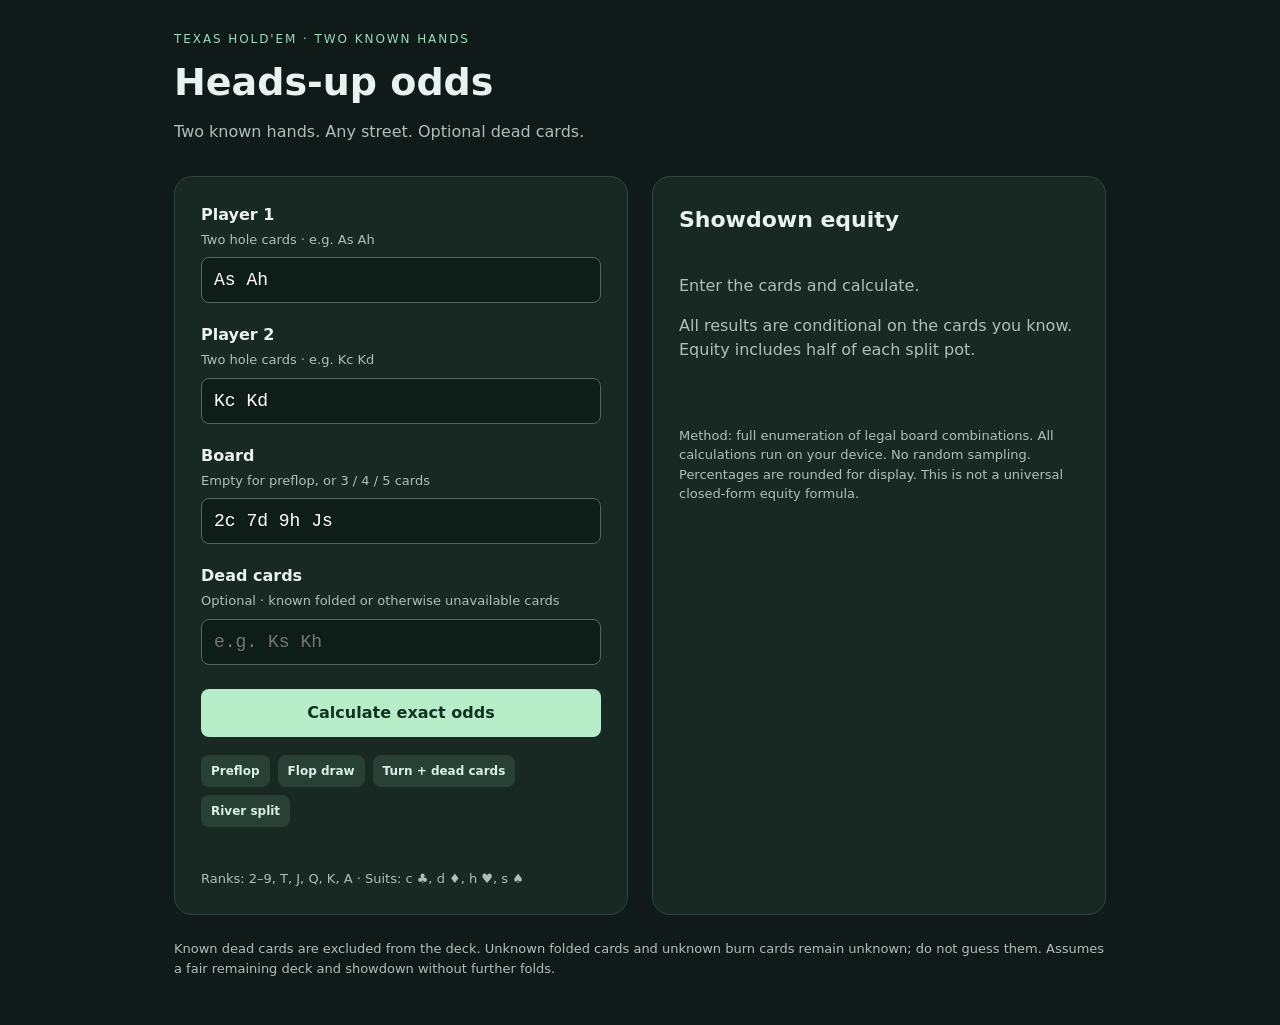
==== web/index.html @ a006b881 "Add hosted browser-only app with exact Web Worker calculation and CI coverage" ====
<!doctype html>
<html lang="en">
<head>
<meta charset="utf-8"><meta name="viewport" content="width=device-width,initial-scale=1">
<title>Heads-up Exact · Poker Odds Calculator</title>
<meta name="description" content="Exact heads-up Texas Hold’em odds. Enter two known hands, a board, and optional dead cards. All calculations run on your device.">
<style>
:root{color-scheme:dark;font:16px/1.5 system-ui,sans-serif;color:#e9f2ef;background:#101b19}
*{box-sizing:border-box}body{margin:0}main{max-width:980px;margin:auto;padding:30px 24px}
.eyebrow{color:#9dd9bb;letter-spacing:.16em;font-size:12px;text-transform:uppercase}
h1{font-size:clamp(28px,4vw,38px);line-height:1.1;margin:14px 0}p{color:#aebfb8}h2{font-size:22px;margin:0 0 14px}
.layout{display:grid;grid-template-columns:1fr 1fr;gap:24px;margin-top:32px}.panel{min-width:0;background:#182924;border:1px solid #31453d;border-radius:18px;padding:26px}
label{display:block;font-weight:600;margin-top:20px}label:first-child{margin-top:0}.hint{display:block;color:#aebfb8;font-size:13px;font-weight:400;margin:3px 0 8px}
input{width:100%;padding:12px;font:18px ui-monospace,monospace;background:#0f1d18;border:1px solid #50675a;border-radius:8px;color:#fff}
input:focus{outline:2px solid #abebc0;outline-offset:2px}button{cursor:pointer;font:inherit;border-radius:8px;padding:12px 16px;border:0;background:#b7edc8;color:#123222;font-weight:650}button:focus-visible{outline:2px solid white;outline-offset:3px}
button:disabled{opacity:.6;cursor:wait}#submit{width:100%;margin-top:24px}.examples{display:flex;flex-wrap:wrap;gap:8px;margin-top:18px}.examples button{font-size:12px;padding:7px 10px;background:#284036;color:#daefe1}
#status{min-height:24px;color:#bdddc7;font-size:14px;margin-top:18px}#status.error{color:#ffb2a3}.equities{display:flex;justify-content:space-between;gap:12px}.big{font-size:clamp(26px,3.2vw,36px);font-weight:700;letter-spacing:-.04em;color:#c4f6d5}.muted{font-size:13px;color:#aebfb8}.bar{display:flex;height:10px;border-radius:9px;overflow:hidden;background:#31453d;margin:22px 0}.bar div:first-child{background:#b7edc8}.bar div:last-child{background:#568fba}
table{width:100%;border-collapse:collapse;font-size:14px}td,th{text-align:left;padding:10px 0;border-bottom:1px solid #31453d}td:last-child,th:last-child{text-align:right}code{overflow-wrap:anywhere;color:#d8ecd9;font-size:13px}details{margin-top:24px}summary{cursor:pointer;color:#bdddc7}pre{white-space:pre-wrap;overflow-wrap:anywhere;font-size:12px;color:#c4d8cb}.note{font-size:13px;margin-top:24px}a{color:#c4f6d5}.placeholder{padding:24px 0;color:#aebfb8}[hidden]{display:none!important}
@media(max-width:720px){.layout{grid-template-columns:1fr}main{padding:30px 16px}.panel{padding:22px}}
</style>
</head>
<body><main>
<div class="eyebrow">Texas Hold'em · Two known hands</div>
<h1>Heads-up odds</h1>
<p>Two known hands. Any street. Optional dead cards.</p>
<div class="layout">
<section class="panel"><form id="form">
<label for="hand1">Player 1<span class="hint">Two hole cards · e.g. As Ah</span></label><input id="hand1" name="hand1" value="As Ah" required autocomplete="off" spellcheck="false">
<label for="hand2">Player 2<span class="hint">Two hole cards · e.g. Kc Kd</span></label><input id="hand2" name="hand2" value="Kc Kd" required autocomplete="off" spellcheck="false">
<label for="board">Board<span class="hint">Empty for preflop, or 3 / 4 / 5 cards</span></label><input id="board" name="board" value="2c 7d 9h Js" autocomplete="off" spellcheck="false">
<label for="dead">Dead cards <span class="hint">Optional · known folded or otherwise unavailable cards</span></label><input id="dead" name="dead" placeholder="e.g. Ks Kh" autocomplete="off" spellcheck="false">
<button id="submit" type="submit">Calculate exact odds</button><button id="cancel" type="button" hidden style="width:100%;margin-top:10px;background:#31453d;color:white">Cancel calculation</button>
</form><div class="examples" aria-label="Load examples"><button type="button" data-example="0">Preflop</button><button type="button" data-example="1">Flop draw</button><button type="button" data-example="2">Turn + dead cards</button><button type="button" data-example="3">River split</button></div>
<div id="status" role="status" aria-live="polite"></div>
<div class="muted">Ranks: 2–9, T, J, Q, K, A · Suits: c ♣, d ♦, h ♥, s ♠</div>
</section>
<section class="panel" aria-label="Results"><h2>Showdown equity</h2>
<div id="placeholder" class="placeholder">Enter the cards and calculate.<p>All results are conditional on the cards you know. Equity includes half of each split pot.</p></div>
<div id="results" hidden>
<div class="equities"><div><div class="muted">PLAYER 1</div><div id="eq1" class="big"></div></div><div><div class="muted">PLAYER 2</div><div id="eq2" class="big"></div></div></div>
<div class="bar" aria-hidden="true"><div id="bar1"></div><div id="bar2"></div></div>
<table><thead><tr><th>Outcome</th><th>Boards</th><th>Probability</th></tr></thead><tbody id="outcomes"></tbody></table>
<p class="muted" id="space"></p>
<p class="muted">Player 1 exact equity<br><code id="fraction"></code></p>
<details><summary>Exact counts & fractions</summary><pre id="raw"></pre></details>
</div>
<p class="note">Method: full enumeration of legal board combinations. All calculations run on your device. No random sampling. Percentages are rounded for display. This is not a universal closed-form equity formula.</p>
</section></div>
<p class="note">Known dead cards are excluded from the deck. Unknown folded cards and unknown burn cards remain unknown; do not guess them. Assumes a fair remaining deck and showdown without further folds.</p>
</main>
<script>
const $=id=>document.getElementById(id), fields=['hand1','hand2','board','dead'];
const examples=[['As Ah','Kc Kd','',''],['As Qs','9c 9d','Js Ts 9h','Ks 2h'],['As Ah','Kc Kd','2c 7d 9h Js','Ks Kh'],['2s 3s','4c 5d','As Ks Qs Js Ts','']];
function clearResults(){$('results').hidden=true;$('placeholder').hidden=false;}
document.querySelectorAll('[data-example]').forEach(b=>b.onclick=()=>{examples[+b.dataset.example].forEach((v,i)=>$(fields[i]).value=v);clearResults();$('status').textContent='Example loaded. Calculate to see the result.';});
fields.forEach(id=>$(id).addEventListener('input',()=>{clearResults();$('status').textContent='';}));
let worker=null, cancelJob=null;
$('cancel').onclick=()=>{if(worker)worker.terminate();if(cancelJob)cancelJob(new Error('Calculation cancelled.'));};
const pct=(x,digits=6)=>(100*x).toFixed(digits)+'%';
$('form').onsubmit=async e=>{
 e.preventDefault();clearResults();$('status').className='';
 const data=Object.fromEntries(fields.map(id=>[id,$(id).value]));
 $('status').textContent=data.board.trim()?'Counting every legal board…':'Counting all preflop boards. This may take tens of seconds…';
 const controls=document.querySelectorAll('input,button:not(#cancel)');controls.forEach(b=>b.disabled=true);$('cancel').hidden=false;
 try{
  const r=await new Promise((resolve,reject)=>{
   cancelJob=reject;worker=new Worker('./worker.mjs',{type:'module'});
   worker.onmessage=({data:message})=>{
    if(message.progress){const {done,total}=message.progress;$('status').textContent='Counting boards: '+done.toLocaleString()+' / '+total.toLocaleString()+' ('+(100*done/total).toFixed(1)+'%)';}
    else if(message.error)reject(new Error(message.error));else resolve(message.result);
   };
   worker.onerror=()=>reject(new Error('Could not start the calculator. Refresh and try again.'));
   worker.postMessage(data);
  });
  $('eq1').textContent=pct(r.equity.decimal,2);$('eq2').textContent=pct(r.opponent_equity.decimal,2);
  $('bar1').style.width=(100*r.equity.decimal)+'%';$('bar2').style.width=(100*r.opponent_equity.decimal)+'%';
  $('outcomes').replaceChildren();
  for(const [label,count,p] of [['Player 1 wins',r.wins,r.win_probability],['Player 2 wins',r.losses,r.loss_probability],['Tie',r.ties,r.tie_probability]]){
   const tr=document.createElement('tr');for(const v of [label,count.toLocaleString(),pct(p.decimal)]){const td=document.createElement('td');td.textContent=v;tr.append(td);}$('outcomes').append(tr);
  }
  $('space').textContent=r.sample_space+' = '+r.total.toLocaleString()+' legal boards';
  $('fraction').textContent=r.equity.fraction;$('raw').textContent=JSON.stringify(r,null,2);
  $('placeholder').hidden=true;$('results').hidden=false;$('status').textContent='Complete. All legal boards counted.';
 }catch(error){$('status').className='error';$('status').textContent=error.message;}
 finally{if(worker)worker.terminate();worker=null;cancelJob=null;$('cancel').hidden=true;controls.forEach(b=>b.disabled=false);}
};
</script></body></html>
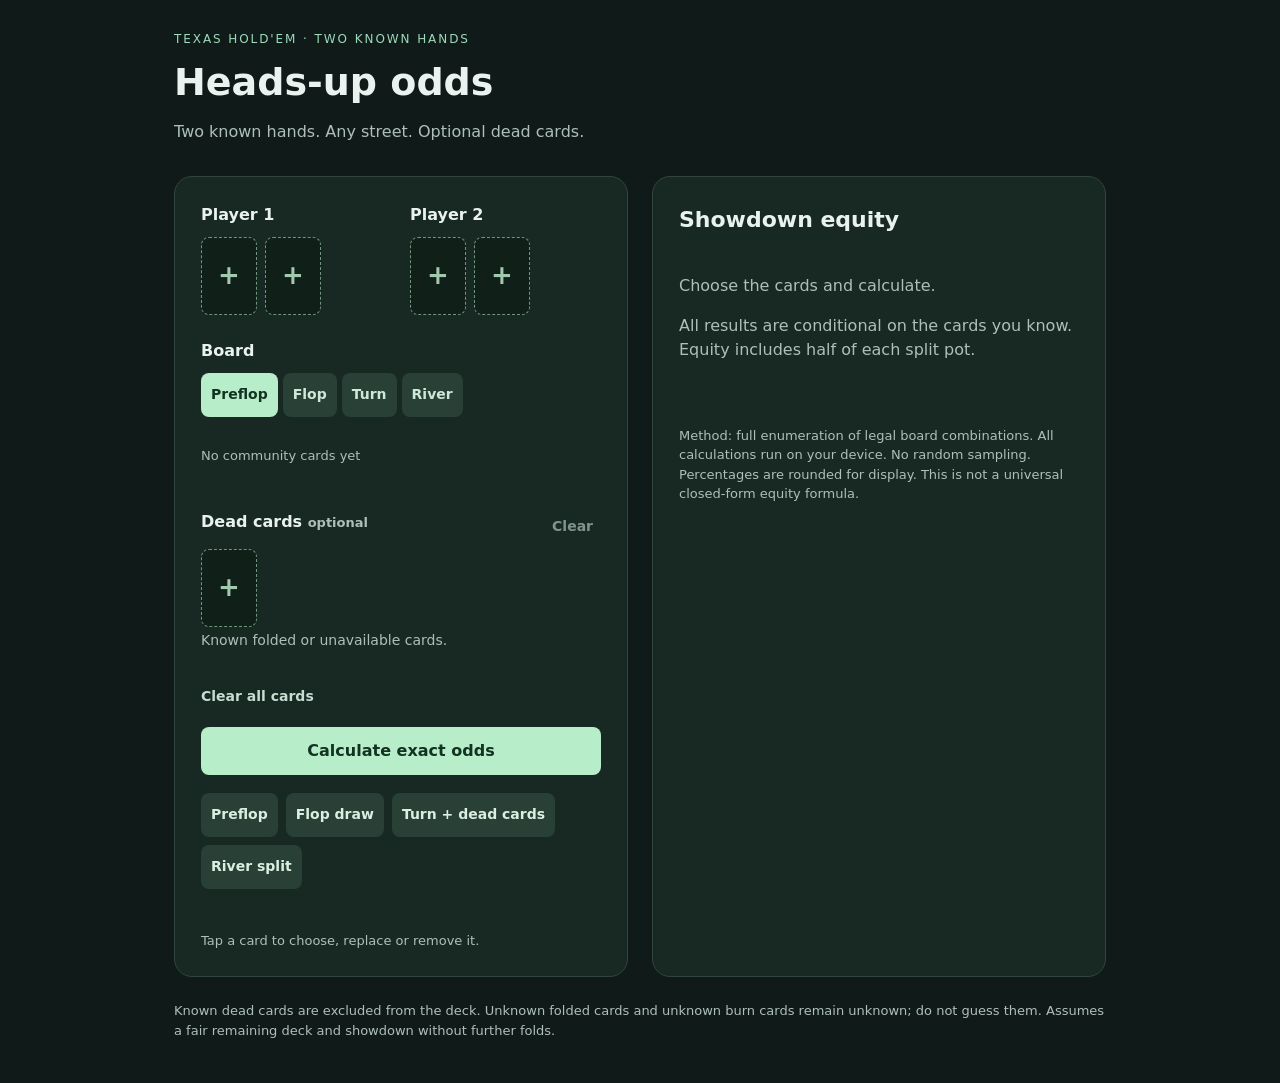
==== commit f827ed60: "Replace text inputs with visual card picker for both browser interfaces" ====
--- a/web/index.html
+++ b/web/index.html
@@ -17,6 +17,11 @@
 #status{min-height:24px;color:#bdddc7;font-size:14px;margin-top:18px}#status.error{color:#ffb2a3}.equities{display:flex;justify-content:space-between;gap:12px}.big{font-size:clamp(26px,3.2vw,36px);font-weight:700;letter-spacing:-.04em;color:#c4f6d5}.muted{font-size:13px;color:#aebfb8}.bar{display:flex;height:10px;border-radius:9px;overflow:hidden;background:#31453d;margin:22px 0}.bar div:first-child{background:#b7edc8}.bar div:last-child{background:#568fba}
 table{width:100%;border-collapse:collapse;font-size:14px}td,th{text-align:left;padding:10px 0;border-bottom:1px solid #31453d}td:last-child,th:last-child{text-align:right}code{overflow-wrap:anywhere;color:#d8ecd9;font-size:13px}details{margin-top:24px}summary{cursor:pointer;color:#bdddc7}pre{white-space:pre-wrap;overflow-wrap:anywhere;font-size:12px;color:#c4d8cb}.note{font-size:13px;margin-top:24px}a{color:#c4f6d5}.placeholder{padding:24px 0;color:#aebfb8}[hidden]{display:none!important}
 @media(max-width:720px){.layout{grid-template-columns:1fr}main{padding:30px 16px}.panel{padding:22px}}
+
+.hand-grid{display:grid;grid-template-columns:1fr 1fr;gap:18px}.card-group{margin:0 0 24px}.card-group h2{font-size:16px;margin:0 0 10px}.slots{display:flex;gap:8px;flex-wrap:wrap;align-items:center;min-height:50px}.playing-card{display:flex;flex-direction:column;align-items:center;justify-content:center;width:56px;height:78px;padding:4px;background:#fcfcf7;color:#182020;border:1px solid #dbe4dd;border-radius:8px;font-size:21px;line-height:1.05;box-shadow:0 2px 3px #0003;flex-shrink:0}.playing-card .suit{font-size:27px;margin-top:3px}.playing-card.red{color:#b4243d}.playing-card.empty{color:#a0c9ae;background:#102019;border:1px dashed #6f9680;box-shadow:none;font-size:26px}.playing-card:hover:not(:disabled){transform:translateY(-2px);box-shadow:0 3px 0 #b7edc8}.playing-card:disabled{cursor:not-allowed;opacity:.23;box-shadow:none}.playing-card[aria-pressed="true"]{outline:3px solid #8ad9aa;outline-offset:1px}
+.streets{display:flex;gap:5px;margin-bottom:14px;flex-wrap:wrap}.streets button{background:#284036;color:#cfe7d8;font-size:14px;padding:8px 10px;min-height:44px}.streets button[aria-pressed="true"]{background:#b7edc8;color:#123222}.group-heading{display:flex;align-items:center;justify-content:space-between}.text-button{background:transparent;color:#c6ddcf;font-size:14px;padding:8px;min-height:44px}#reset{padding-left:0}#submit{margin-top:8px}.examples button{font-size:14px;min-height:44px}.hint{font-size:14px}.slots>.muted{padding:8px 0}
+dialog{width:min(860px,calc(100% - 24px));max-height:90dvh;overflow:auto;background:#182924;color:#e9f2ef;border:1px solid #648372;border-radius:16px;padding:22px}dialog::backdrop{background:#06110dcc;backdrop-filter:blur(3px)}.picker-heading{display:flex;align-items:flex-start;justify-content:space-between;gap:12px}.picker-heading h2{margin:0}.picker-heading .hint{margin:8px 0 18px}.deck-row{display:grid;grid-template-columns:repeat(13,minmax(0,1fr));gap:7px;margin-bottom:12px}.deck-row .playing-card{width:100%;height:72px;font-size:20px}.deck-row .playing-card .suit{font-size:25px}.picker-footer{display:flex;justify-content:space-between;gap:12px;align-items:center;margin-top:18px}.picker-footer #picker-done{min-width:100px}
+@media(max-width:600px){dialog{padding:16px}.deck-row{grid-template-columns:repeat(7,minmax(0,1fr));gap:6px;padding-bottom:10px;border-bottom:1px solid #354e41}.deck-row .playing-card{height:62px;font-size:18px}.deck-row .playing-card .suit{font-size:23px}.panel{padding:18px}.slots{gap:6px}.playing-card{width:48px;height:68px}.hand-grid{gap:12px}}
 </style>
 </head>
 <body><main>
@@ -25,17 +30,22 @@
 <p>Two known hands. Any street. Optional dead cards.</p>
 <div class="layout">
 <section class="panel"><form id="form">
-<label for="hand1">Player 1<span class="hint">Two hole cards · e.g. As Ah</span></label><input id="hand1" name="hand1" value="As Ah" required autocomplete="off" spellcheck="false">
-<label for="hand2">Player 2<span class="hint">Two hole cards · e.g. Kc Kd</span></label><input id="hand2" name="hand2" value="Kc Kd" required autocomplete="off" spellcheck="false">
-<label for="board">Board<span class="hint">Empty for preflop, or 3 / 4 / 5 cards</span></label><input id="board" name="board" value="2c 7d 9h Js" autocomplete="off" spellcheck="false">
-<label for="dead">Dead cards <span class="hint">Optional · known folded or otherwise unavailable cards</span></label><input id="dead" name="dead" placeholder="e.g. Ks Kh" autocomplete="off" spellcheck="false">
+<div class="hand-grid">
+<div class="card-group"><h2>Player 1</h2><div id="hand1" class="slots" role="group" aria-label="Player 1 hole cards"></div></div>
+<div class="card-group"><h2>Player 2</h2><div id="hand2" class="slots" role="group" aria-label="Player 2 hole cards"></div></div>
+</div>
+<div class="card-group"><h2>Board</h2>
+<div class="streets" role="group" aria-label="Street"><button type="button" data-street="0" aria-pressed="true">Preflop</button><button type="button" data-street="3" aria-pressed="false">Flop</button><button type="button" data-street="4" aria-pressed="false">Turn</button><button type="button" data-street="5" aria-pressed="false">River</button></div>
+<div id="board" class="slots" role="group" aria-label="Community cards"></div></div>
+<div class="card-group"><div class="group-heading"><h2>Dead cards <span class="muted">optional</span></h2><button type="button" class="text-button" id="clear-dead">Clear</button></div><div id="dead" class="slots" role="group" aria-label="Dead cards"></div><p class="hint">Known folded or unavailable cards.</p></div>
+<button type="button" class="text-button" id="reset">Clear all cards</button>
 <button id="submit" type="submit">Calculate exact odds</button><button id="cancel" type="button" hidden style="width:100%;margin-top:10px;background:#31453d;color:white">Cancel calculation</button>
 </form><div class="examples" aria-label="Load examples"><button type="button" data-example="0">Preflop</button><button type="button" data-example="1">Flop draw</button><button type="button" data-example="2">Turn + dead cards</button><button type="button" data-example="3">River split</button></div>
 <div id="status" role="status" aria-live="polite"></div>
-<div class="muted">Ranks: 2–9, T, J, Q, K, A · Suits: c ♣, d ♦, h ♥, s ♠</div>
+<div class="muted">Tap a card to choose, replace or remove it.</div>
 </section>
 <section class="panel" aria-label="Results"><h2>Showdown equity</h2>
-<div id="placeholder" class="placeholder">Enter the cards and calculate.<p>All results are conditional on the cards you know. Equity includes half of each split pot.</p></div>
+<div id="placeholder" class="placeholder">Choose the cards and calculate.<p>All results are conditional on the cards you know. Equity includes half of each split pot.</p></div>
 <div id="results" hidden>
 <div class="equities"><div><div class="muted">PLAYER 1</div><div id="eq1" class="big"></div></div><div><div class="muted">PLAYER 2</div><div id="eq2" class="big"></div></div></div>
 <div class="bar" aria-hidden="true"><div id="bar1"></div><div id="bar2"></div></div>
@@ -48,18 +58,78 @@
 </section></div>
 <p class="note">Known dead cards are excluded from the deck. Unknown folded cards and unknown burn cards remain unknown; do not guess them. Assumes a fair remaining deck and showdown without further folds.</p>
 </main>
+<dialog id="picker" aria-labelledby="picker-title">
+<div class="picker-heading"><div><h2 id="picker-title">Choose a card</h2><p id="picker-hint" class="hint" aria-live="polite"></p></div><button type="button" id="picker-close" class="text-button" aria-label="Close card picker">✕</button></div>
+<div id="deck" aria-label="Deck of cards"></div>
+<div class="picker-footer"><button type="button" id="remove-card" class="text-button">Remove card</button><button type="button" id="picker-done">Done</button></div>
+</dialog>
 <script>
 const $=id=>document.getElementById(id), fields=['hand1','hand2','board','dead'];
 const examples=[['As Ah','Kc Kd','',''],['As Qs','9c 9d','Js Ts 9h','Ks 2h'],['As Ah','Kc Kd','2c 7d 9h Js','Ks Kh'],['2s 3s','4c 5d','As Ks Qs Js Ts','']];
+const state={hand1:[null,null],hand2:[null,null],board:[],dead:[]};
+const labels={hand1:'Player 1',hand2:'Player 2',board:'Board',dead:'Dead cards'};
+const suitIcons={s:'♠',h:'♥',d:'♦',c:'♣'}, suitNames={s:'spades',h:'hearts',d:'diamonds',c:'clubs'};
+const rankNames={A:'Ace',K:'King',Q:'Queen',J:'Jack',T:'10'};
+let target=null, addingDead=false, returnFocus=null;
 function clearResults(){$('results').hidden=true;$('placeholder').hidden=false;}
-document.querySelectorAll('[data-example]').forEach(b=>b.onclick=()=>{examples[+b.dataset.example].forEach((v,i)=>$(fields[i]).value=v);clearResults();$('status').textContent='Example loaded. Calculate to see the result.';});
-fields.forEach(id=>$(id).addEventListener('input',()=>{clearResults();$('status').textContent='';}));
+function changed(){clearResults();$('status').textContent='';$('status').className='';render();}
+function cardName(c){return (rankNames[c[0]]||c[0])+' of '+suitNames[c[1]];}
+function face(button,card){
+ button.className='playing-card'+(!card?' empty':/[hd]$/.test(card)?' red':'');button.replaceChildren();
+ if(!card){button.textContent='+';return;}
+ const rank=document.createElement('span');rank.textContent=card[0]==='T'?'10':card[0];
+ const suit=document.createElement('span');suit.className='suit';suit.textContent=suitIcons[card[1]];button.append(rank,suit);
+}
+function slot(group,index,card){
+ const b=document.createElement('button');b.type='button';face(b,card);b.dataset.group=group;b.dataset.index=index;
+ b.setAttribute('aria-label',labels[group]+' card '+(index+1)+(card?': '+cardName(card):': choose a card'));
+ b.onclick=()=>openPicker(group,index);return b;
+}
+function render(){
+ for(const group of fields){
+  $(group).replaceChildren();state[group].forEach((card,i)=>$(group).append(slot(group,i,card)));
+  if(group==='dead'&&state.dead.length<43)$(group).append(slot(group,state.dead.length,null));
+  if(group==='board'&&!state.board.length){const p=document.createElement('span');p.className='muted';p.textContent='No community cards yet';$(group).append(p);}
+ }
+ $('clear-dead').disabled=!state.dead.length;
+ document.querySelectorAll('[data-street]').forEach(b=>b.setAttribute('aria-pressed',String(+b.dataset.street===state.board.length)));
+}
+function openPicker(group,index){target={group,index};addingDead=group==='dead'&&index===state.dead.length;returnFocus={group,index};renderDeck();$('picker').showModal();}
+function renderDeck(){
+ const {group,index}=target, current=state[group][index];
+ $('picker-title').textContent=labels[group];$('picker-hint').textContent=group==='dead'?state.dead.length+' dead cards selected. Tap cards to add.':'Choose card '+(index+1)+' of '+state[group].length+'. Used cards are unavailable.';
+ $('remove-card').hidden=!current;$('deck').replaceChildren();
+ for(const suit of ['s','h','d','c']){
+  const row=document.createElement('div');row.className='deck-row';row.setAttribute('role','group');row.setAttribute('aria-label',suitNames[suit]);
+  for(const rank of 'AKQJT98765432'){
+   const card=rank+suit,b=document.createElement('button');b.type='button';face(b,card);b.dataset.card=card;b.setAttribute('aria-label',cardName(card));b.setAttribute('aria-pressed',String(card===current));
+   b.disabled=fields.some(g=>state[g].some((c,i)=>c===card&&!(g===group&&i===index)));
+   b.onclick=()=>chooseCard(card);row.append(b);
+  }$('deck').append(row);
+ }
+}
+function chooseCard(card){
+ const {group,index}=target;state[group][index]=card;changed();
+ if(addingDead&&state.dead.length<43){target.index=state.dead.length;renderDeck();return;}
+ const next=state[group].indexOf(null);
+ if(group!=='dead'&&next>=0){target.index=next;renderDeck();return;}
+ $('picker').close();
+}
+$('picker-close').onclick=$('picker-done').onclick=()=>$('picker').close();
+$('picker').addEventListener('close',()=>{if(returnFocus)document.querySelector('[data-group="'+returnFocus.group+'"][data-index="'+Math.min(returnFocus.index,state[returnFocus.group].length)+'"]')?.focus();target=null;});
+$('remove-card').onclick=()=>{const {group,index}=target;if(group==='dead')state.dead.splice(index,1);else state[group][index]=null;changed();$('picker').close();};
+$('clear-dead').onclick=()=>{state.dead=[];changed();};
+$('reset').onclick=()=>{state.hand1=[null,null];state.hand2=[null,null];state.board=[];state.dead=[];changed();};
+for(const b of document.querySelectorAll('[data-street]'))b.onclick=()=>{state.board=Array.from({length:+b.dataset.street},(_,i)=>state.board[i]||null);changed();};
+document.querySelectorAll('[data-example]').forEach(b=>b.onclick=()=>{examples[+b.dataset.example].forEach((v,i)=>state[fields[i]]=v?v.split(' '):[]);changed();$('status').textContent='Example loaded. Calculate to see the result.';});
+render();
 let worker=null, cancelJob=null;
 $('cancel').onclick=()=>{if(worker)worker.terminate();if(cancelJob)cancelJob(new Error('Calculation cancelled.'));};
 const pct=(x,digits=6)=>(100*x).toFixed(digits)+'%';
 $('form').onsubmit=async e=>{
  e.preventDefault();clearResults();$('status').className='';
- const data=Object.fromEntries(fields.map(id=>[id,$(id).value]));
+ if(fields.some(g=>state[g].some(c=>!c))){$('status').className='error';$('status').textContent='Choose a card for every empty slot.';return;}
+ const data=Object.fromEntries(fields.map(id=>[id,state[id].join(' ')]));
  $('status').textContent=data.board.trim()?'Counting every legal board…':'Counting all preflop boards. This may take tens of seconds…';
  const controls=document.querySelectorAll('input,button:not(#cancel)');controls.forEach(b=>b.disabled=true);$('cancel').hidden=false;
  try{
@@ -82,6 +152,6 @@
   $('fraction').textContent=r.equity.fraction;$('raw').textContent=JSON.stringify(r,null,2);
   $('placeholder').hidden=true;$('results').hidden=false;$('status').textContent='Complete. All legal boards counted.';
  }catch(error){$('status').className='error';$('status').textContent=error.message;}
- finally{if(worker)worker.terminate();worker=null;cancelJob=null;$('cancel').hidden=true;controls.forEach(b=>b.disabled=false);}
+ finally{if(worker)worker.terminate();worker=null;cancelJob=null;$('cancel').hidden=true;controls.forEach(b=>b.disabled=false);render();}
 };
 </script></body></html>
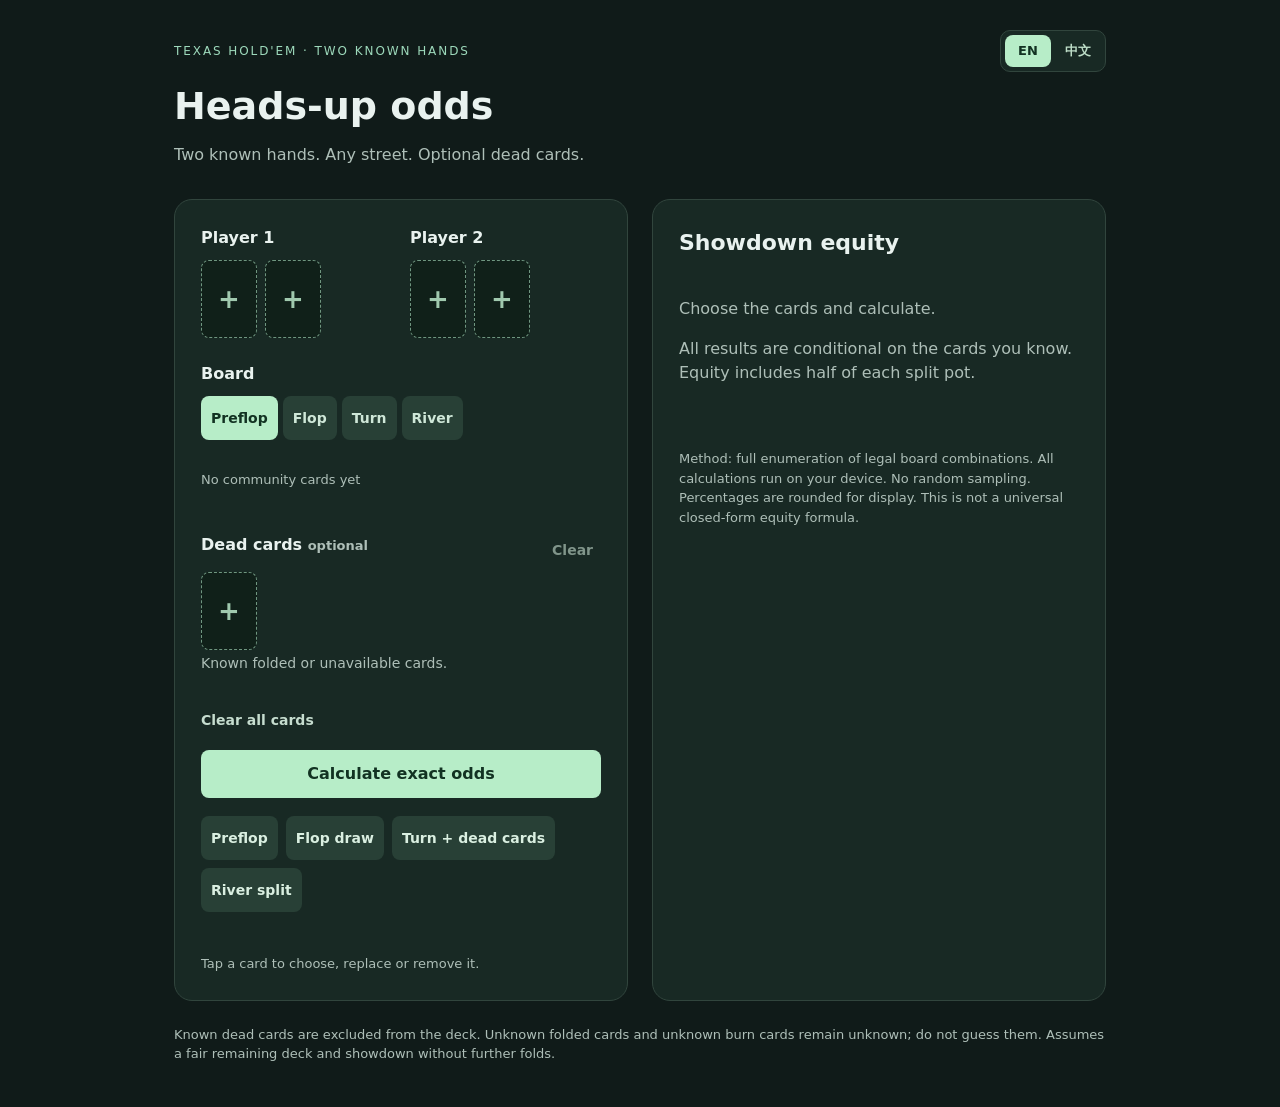
==== commit 6dd8d060: "Add English Chinese language toggle" ====
--- a/web/index.html
+++ b/web/index.html
@@ -4,9 +4,10 @@
 <meta charset="utf-8"><meta name="viewport" content="width=device-width,initial-scale=1">
 <title>Heads-up Exact · Poker Odds Calculator</title>
 <meta name="description" content="Exact heads-up Texas Hold’em odds. Enter two known hands, a board, and optional dead cards. All calculations run on your device.">
+<link rel="canonical" href="https://gjimzhou.github.io/Poker-Odds-Calculator/">
 <style>
 :root{color-scheme:dark;font:16px/1.5 system-ui,sans-serif;color:#e9f2ef;background:#101b19}
-*{box-sizing:border-box}body{margin:0}main{max-width:980px;margin:auto;padding:30px 24px}
+*{box-sizing:border-box}body{margin:0}main{max-width:980px;margin:auto;padding:30px 24px}.topbar{display:flex;justify-content:space-between;gap:16px;align-items:center}.lang-switch{display:flex;gap:4px;padding:4px;background:#182924;border:1px solid #31453d;border-radius:10px}.lang-switch button{padding:6px 10px;min-width:46px;background:transparent;color:#bdddc7;font-size:13px}.lang-switch button[aria-pressed="true"]{background:#b7edc8;color:#123222}
 .eyebrow{color:#9dd9bb;letter-spacing:.16em;font-size:12px;text-transform:uppercase}
 h1{font-size:clamp(28px,4vw,38px);line-height:1.1;margin:14px 0}p{color:#aebfb8}h2{font-size:22px;margin:0 0 14px}
 .layout{display:grid;grid-template-columns:1fr 1fr;gap:24px;margin-top:32px}.panel{min-width:0;background:#182924;border:1px solid #31453d;border-radius:18px;padding:26px}
@@ -25,55 +26,107 @@
 </style>
 </head>
 <body><main>
-<div class="eyebrow">Texas Hold'em · Two known hands</div>
-<h1>Heads-up odds</h1>
-<p>Two known hands. Any street. Optional dead cards.</p>
+<div class="topbar"><div class="eyebrow" data-i18n="eyebrow">Texas Hold'em · Two known hands</div><div class="lang-switch" role="group" aria-label="Language"><button type="button" data-lang="en" aria-pressed="true">EN</button><button type="button" data-lang="zh" aria-pressed="false">中文</button></div></div>
+<h1 data-i18n="title">Heads-up odds</h1>
+<p data-i18n="subtitle">Two known hands. Any street. Optional dead cards.</p>
 <div class="layout">
 <section class="panel"><form id="form">
 <div class="hand-grid">
-<div class="card-group"><h2>Player 1</h2><div id="hand1" class="slots" role="group" aria-label="Player 1 hole cards"></div></div>
-<div class="card-group"><h2>Player 2</h2><div id="hand2" class="slots" role="group" aria-label="Player 2 hole cards"></div></div>
+<div class="card-group"><h2 data-i18n="player1">Player 1</h2><div id="hand1" class="slots" role="group" aria-label="Player 1 hole cards"></div></div>
+<div class="card-group"><h2 data-i18n="player2">Player 2</h2><div id="hand2" class="slots" role="group" aria-label="Player 2 hole cards"></div></div>
 </div>
-<div class="card-group"><h2>Board</h2>
-<div class="streets" role="group" aria-label="Street"><button type="button" data-street="0" aria-pressed="true">Preflop</button><button type="button" data-street="3" aria-pressed="false">Flop</button><button type="button" data-street="4" aria-pressed="false">Turn</button><button type="button" data-street="5" aria-pressed="false">River</button></div>
+<div class="card-group"><h2 data-i18n="board">Board</h2>
+<div class="streets" role="group" aria-label="Street"><button type="button" data-street="0" data-i18n="preflop" aria-pressed="true">Preflop</button><button type="button" data-street="3" data-i18n="flop" aria-pressed="false">Flop</button><button type="button" data-street="4" data-i18n="turn" aria-pressed="false">Turn</button><button type="button" data-street="5" data-i18n="river" aria-pressed="false">River</button></div>
 <div id="board" class="slots" role="group" aria-label="Community cards"></div></div>
-<div class="card-group"><div class="group-heading"><h2>Dead cards <span class="muted">optional</span></h2><button type="button" class="text-button" id="clear-dead">Clear</button></div><div id="dead" class="slots" role="group" aria-label="Dead cards"></div><p class="hint">Known folded or unavailable cards.</p></div>
-<button type="button" class="text-button" id="reset">Clear all cards</button>
-<button id="submit" type="submit">Calculate exact odds</button><button id="cancel" type="button" hidden style="width:100%;margin-top:10px;background:#31453d;color:white">Cancel calculation</button>
-</form><div class="examples" aria-label="Load examples"><button type="button" data-example="0">Preflop</button><button type="button" data-example="1">Flop draw</button><button type="button" data-example="2">Turn + dead cards</button><button type="button" data-example="3">River split</button></div>
+<div class="card-group"><div class="group-heading"><h2><span data-i18n="deadCards">Dead cards</span> <span class="muted" data-i18n="optional">optional</span></h2><button type="button" class="text-button" id="clear-dead" data-i18n="clear">Clear</button></div><div id="dead" class="slots" role="group" aria-label="Dead cards"></div><p class="hint" data-i18n="deadHint">Known folded or unavailable cards.</p></div>
+<button type="button" class="text-button" id="reset" data-i18n="clearAll">Clear all cards</button>
+<button id="submit" type="submit" data-i18n="calculate">Calculate exact odds</button><button id="cancel" type="button" hidden style="width:100%;margin-top:10px;background:#31453d;color:white" data-i18n="cancel">Cancel calculation</button>
+</form><div class="examples" aria-label="Load examples"><button type="button" data-example="0" data-i18n="exPreflop">Preflop</button><button type="button" data-example="1" data-i18n="exFlop">Flop draw</button><button type="button" data-example="2" data-i18n="exTurn">Turn + dead cards</button><button type="button" data-example="3" data-i18n="exRiver">River split</button></div>
 <div id="status" role="status" aria-live="polite"></div>
-<div class="muted">Tap a card to choose, replace or remove it.</div>
+<div class="muted" data-i18n="tapHint">Tap a card to choose, replace or remove it.</div>
 </section>
-<section class="panel" aria-label="Results"><h2>Showdown equity</h2>
-<div id="placeholder" class="placeholder">Choose the cards and calculate.<p>All results are conditional on the cards you know. Equity includes half of each split pot.</p></div>
+<section class="panel" aria-label="Results"><h2 data-i18n="showdownEquity">Showdown equity</h2>
+<div id="placeholder" class="placeholder"><span data-i18n="chooseCalc">Choose the cards and calculate.</span><p data-i18n="conditional">All results are conditional on the cards you know. Equity includes half of each split pot.</p></div>
 <div id="results" hidden>
-<div class="equities"><div><div class="muted">PLAYER 1</div><div id="eq1" class="big"></div></div><div><div class="muted">PLAYER 2</div><div id="eq2" class="big"></div></div></div>
+<div class="equities"><div><div class="muted" data-i18n="player1Caps">PLAYER 1</div><div id="eq1" class="big"></div></div><div><div class="muted" data-i18n="player2Caps">PLAYER 2</div><div id="eq2" class="big"></div></div></div>
 <div class="bar" aria-hidden="true"><div id="bar1"></div><div id="bar2"></div></div>
-<table><thead><tr><th>Outcome</th><th>Boards</th><th>Probability</th></tr></thead><tbody id="outcomes"></tbody></table>
+<table><thead><tr><th data-i18n="outcome">Outcome</th><th data-i18n="boards">Boards</th><th data-i18n="probability">Probability</th></tr></thead><tbody id="outcomes"></tbody></table>
 <p class="muted" id="space"></p>
-<p class="muted">Player 1 exact equity<br><code id="fraction"></code></p>
-<details><summary>Exact counts & fractions</summary><pre id="raw"></pre></details>
+<p class="muted"><span data-i18n="p1Exact">Player 1 exact equity</span><br><code id="fraction"></code></p>
+<details><summary data-i18n="exactCounts">Exact counts & fractions</summary><pre id="raw"></pre></details>
 </div>
-<p class="note">Method: full enumeration of legal board combinations. All calculations run on your device. No random sampling. Percentages are rounded for display. This is not a universal closed-form equity formula.</p>
+<p class="note" data-i18n="methodNote">Method: full enumeration of legal board combinations. All calculations run on your device. No random sampling. Percentages are rounded for display. This is not a universal closed-form equity formula.</p>
 </section></div>
-<p class="note">Known dead cards are excluded from the deck. Unknown folded cards and unknown burn cards remain unknown; do not guess them. Assumes a fair remaining deck and showdown without further folds.</p>
+<p class="note" data-i18n="deadNote">Known dead cards are excluded from the deck. Unknown folded cards and unknown burn cards remain unknown; do not guess them. Assumes a fair remaining deck and showdown without further folds.</p>
 </main>
 <dialog id="picker" aria-labelledby="picker-title">
-<div class="picker-heading"><div><h2 id="picker-title">Choose a card</h2><p id="picker-hint" class="hint" aria-live="polite"></p></div><button type="button" id="picker-close" class="text-button" aria-label="Close card picker">✕</button></div>
+<div class="picker-heading"><div><h2 id="picker-title" data-i18n="chooseCard">Choose a card</h2><p id="picker-hint" class="hint" aria-live="polite"></p></div><button type="button" id="picker-close" class="text-button" aria-label="Close card picker">✕</button></div>
 <div id="deck" aria-label="Deck of cards"></div>
-<div class="picker-footer"><button type="button" id="remove-card" class="text-button">Remove card</button><button type="button" id="picker-done">Done</button></div>
+<div class="picker-footer"><button type="button" id="remove-card" class="text-button" data-i18n="removeCard">Remove card</button><button type="button" id="picker-done" data-i18n="done">Done</button></div>
 </dialog>
 <script>
 const $=id=>document.getElementById(id), fields=['hand1','hand2','board','dead'];
+const I18N={
+ en:{
+  pageTitle:"Heads-up Exact · Poker Odds Calculator",description:"Exact heads-up Texas Hold’em odds. Enter two known hands, a board, and optional dead cards. All calculations run on your device.",
+  eyebrow:"Texas Hold'em · Two known hands",title:"Heads-up odds",subtitle:"Two known hands. Any street. Optional dead cards.",
+  player1:"Player 1",player2:"Player 2",board:"Board",preflop:"Preflop",flop:"Flop",turn:"Turn",river:"River",deadCards:"Dead cards",optional:"optional",clear:"Clear",deadHint:"Known folded or unavailable cards.",clearAll:"Clear all cards",calculate:"Calculate exact odds",cancel:"Cancel calculation",
+  exPreflop:"Preflop",exFlop:"Flop draw",exTurn:"Turn + dead cards",exRiver:"River split",tapHint:"Tap a card to choose, replace or remove it.",
+  showdownEquity:"Showdown equity",chooseCalc:"Choose the cards and calculate.",conditional:"All results are conditional on the cards you know. Equity includes half of each split pot.",player1Caps:"PLAYER 1",player2Caps:"PLAYER 2",
+  outcome:"Outcome",boards:"Boards",probability:"Probability",p1Exact:"Player 1 exact equity",exactCounts:"Exact counts & fractions",
+  methodNote:"Method: full enumeration of legal board combinations. All calculations run on your device. No random sampling. Percentages are rounded for display. This is not a universal closed-form equity formula.",
+  deadNote:"Known dead cards are excluded from the deck. Unknown folded cards and unknown burn cards remain unknown; do not guess them. Assumes a fair remaining deck and showdown without further folds.",
+  chooseCard:"Choose a card",removeCard:"Remove card",done:"Done",
+  noBoard:"No community cards yet",exampleLoaded:"Example loaded. Calculate to see the result.",needCards:"Choose a card for every empty slot.",
+  countingLater:"Counting every legal board…",countingPreflop:"Counting all preflop boards. This may take tens of seconds…",counting:"Counting boards",complete:"Complete. All legal boards counted.",workerError:"Could not start the calculator. Refresh and try again.",cancelled:"Calculation cancelled.",
+  p1Wins:"Player 1 wins",p2Wins:"Player 2 wins",tie:"Tie",legalBoards:"legal boards",selectedDead:"dead cards selected. Tap cards to add.",chooseNth:"Choose card {n} of {total}. Used cards are unavailable.",
+  card:"card",chooseACard:"choose a card",groups:{hand1:"Player 1",hand2:"Player 2",board:"Board",dead:"Dead cards"},
+  suits:{s:"spades",h:"hearts",d:"diamonds",c:"clubs"},ranks:{A:"Ace",K:"King",Q:"Queen",J:"Jack",T:"10"}
+ },
+ zh:{
+  pageTitle:"单挑精确胜率 · 德州扑克概率计算器",description:"精确计算双人德州扑克摊牌胜率。输入双方已知手牌、公共牌和可选死牌，全部计算都在本机浏览器完成。",
+  eyebrow:"德州扑克 · 双方手牌已知",title:"单挑胜率",subtitle:"双方手牌已知。支持所有街道。可选死牌。",
+  player1:"玩家 1",player2:"玩家 2",board:"公共牌",preflop:"翻牌前",flop:"翻牌",turn:"转牌",river:"河牌",deadCards:"死牌",optional:"可选",clear:"清除",deadHint:"已知弃牌或不可用的牌。",clearAll:"清空所有牌",calculate:"精确计算胜率",cancel:"取消计算",
+  exPreflop:"翻牌前",exFlop:"翻牌听牌",exTurn:"转牌 + 死牌",exRiver:"河牌平分",tapHint:"点击牌面即可选择、替换或移除。",
+  showdownEquity:"摊牌权益",chooseCalc:"请选择牌面并开始计算。",conditional:"所有结果都基于你已知的牌。平分底池时，权益按一半计入。",player1Caps:"玩家 1",player2Caps:"玩家 2",
+  outcome:"结果",boards:"牌面组合",probability:"概率",p1Exact:"玩家 1 精确权益",exactCounts:"精确计数与分数",
+  methodNote:"方法：穷举所有合法公共牌组合。全部计算在你的设备上完成，不使用随机模拟。百分比仅在显示时四舍五入；这不是一个通用的闭式胜率公式。",
+  deadNote:"已知死牌会从牌堆中剔除。未知弃牌和未知烧牌仍然保持未知，不应猜测。假设剩余牌堆公平，并且之后不会再有人弃牌。",
+  chooseCard:"选择一张牌",removeCard:"移除这张牌",done:"完成",
+  noBoard:"尚无公共牌",exampleLoaded:"示例已载入。点击计算查看结果。",needCards:"请为每个空位选择一张牌。",
+  countingLater:"正在穷举所有合法牌面…",countingPreflop:"正在计算全部翻牌前组合，可能需要几十秒…",counting:"正在计算牌面",complete:"计算完成。已穷举所有合法牌面。",workerError:"无法启动计算器，请刷新后重试。",cancelled:"计算已取消。",
+  p1Wins:"玩家 1 获胜",p2Wins:"玩家 2 获胜",tie:"平局",legalBoards:"个合法牌面",selectedDead:"张死牌已选择。继续点击牌面即可添加。",chooseNth:"选择第 {n}/{total} 张牌。已使用的牌不可选。",
+  card:"第",chooseACard:"选择一张牌",groups:{hand1:"玩家 1",hand2:"玩家 2",board:"公共牌",dead:"死牌"},
+  suits:{s:"黑桃",h:"红桃",d:"方块",c:"梅花"},ranks:{A:"A",K:"K",Q:"Q",J:"J",T:"10"}
+ }
+};
+let lang=localStorage.getItem('headsUpLang')||((navigator.language||'').toLowerCase().startsWith('zh')?'zh':'en');
+const t=k=>I18N[lang][k]??k;
+function applyLanguage(){
+ document.documentElement.lang=lang==='zh'?'zh-CN':'en';
+ document.title=t('pageTitle');
+ document.querySelector('meta[name="description"]').setAttribute('content',t('description'));
+ document.querySelectorAll('[data-i18n]').forEach(el=>{const key=el.dataset.i18n;if(I18N[lang][key]!=null)el.textContent=I18N[lang][key];});
+ document.querySelectorAll('[data-lang]').forEach(b=>b.setAttribute('aria-pressed',String(b.dataset.lang===lang)));
+ document.querySelectorAll('[data-lang]').forEach(b=>b.disabled=false);
+ $('hand1').setAttribute('aria-label',lang==='zh'?'玩家 1 手牌':'Player 1 hole cards');
+ $('hand2').setAttribute('aria-label',lang==='zh'?'玩家 2 手牌':'Player 2 hole cards');
+ $('board').setAttribute('aria-label',lang==='zh'?'公共牌':'Community cards');
+ $('dead').setAttribute('aria-label',lang==='zh'?'死牌':'Dead cards');
+ $('picker-close').setAttribute('aria-label',lang==='zh'?'关闭选牌窗口':'Close card picker');
+ $('deck').setAttribute('aria-label',lang==='zh'?'一副牌':'Deck of cards');
+ render();
+}
+document.querySelectorAll('[data-lang]').forEach(b=>b.onclick=()=>{lang=b.dataset.lang;localStorage.setItem('headsUpLang',lang);applyLanguage();});
+
 const examples=[['As Ah','Kc Kd','',''],['As Qs','9c 9d','Js Ts 9h','Ks 2h'],['As Ah','Kc Kd','2c 7d 9h Js','Ks Kh'],['2s 3s','4c 5d','As Ks Qs Js Ts','']];
 const state={hand1:[null,null],hand2:[null,null],board:[],dead:[]};
-const labels={hand1:'Player 1',hand2:'Player 2',board:'Board',dead:'Dead cards'};
-const suitIcons={s:'♠',h:'♥',d:'♦',c:'♣'}, suitNames={s:'spades',h:'hearts',d:'diamonds',c:'clubs'};
-const rankNames={A:'Ace',K:'King',Q:'Queen',J:'Jack',T:'10'};
+const suitIcons={s:'♠',h:'♥',d:'♦',c:'♣'};
+function groupLabel(group){return I18N[lang].groups[group];}
+function cardName(c){return lang==='zh'?I18N.zh.suits[c[1]]+I18N.zh.ranks[c[0]]:(I18N.en.ranks[c[0]]||c[0])+' of '+I18N.en.suits[c[1]];}
 let target=null, addingDead=false, returnFocus=null;
 function clearResults(){$('results').hidden=true;$('placeholder').hidden=false;}
 function changed(){clearResults();$('status').textContent='';$('status').className='';render();}
-function cardName(c){return (rankNames[c[0]]||c[0])+' of '+suitNames[c[1]];}
 function face(button,card){
  button.className='playing-card'+(!card?' empty':/[hd]$/.test(card)?' red':'');button.replaceChildren();
  if(!card){button.textContent='+';return;}
@@ -82,14 +135,14 @@
 }
 function slot(group,index,card){
  const b=document.createElement('button');b.type='button';face(b,card);b.dataset.group=group;b.dataset.index=index;
- b.setAttribute('aria-label',labels[group]+' card '+(index+1)+(card?': '+cardName(card):': choose a card'));
+ b.setAttribute('aria-label',groupLabel(group)+' '+t('card')+' '+(index+1)+(card?': '+cardName(card):': '+t('chooseACard')));
  b.onclick=()=>openPicker(group,index);return b;
 }
 function render(){
  for(const group of fields){
   $(group).replaceChildren();state[group].forEach((card,i)=>$(group).append(slot(group,i,card)));
   if(group==='dead'&&state.dead.length<43)$(group).append(slot(group,state.dead.length,null));
-  if(group==='board'&&!state.board.length){const p=document.createElement('span');p.className='muted';p.textContent='No community cards yet';$(group).append(p);}
+  if(group==='board'&&!state.board.length){const p=document.createElement('span');p.className='muted';p.textContent=t('noBoard');$(group).append(p);}
  }
  $('clear-dead').disabled=!state.dead.length;
  document.querySelectorAll('[data-street]').forEach(b=>b.setAttribute('aria-pressed',String(+b.dataset.street===state.board.length)));
@@ -97,10 +150,10 @@
 function openPicker(group,index){target={group,index};addingDead=group==='dead'&&index===state.dead.length;returnFocus={group,index};renderDeck();$('picker').showModal();}
 function renderDeck(){
  const {group,index}=target, current=state[group][index];
- $('picker-title').textContent=labels[group];$('picker-hint').textContent=group==='dead'?state.dead.length+' dead cards selected. Tap cards to add.':'Choose card '+(index+1)+' of '+state[group].length+'. Used cards are unavailable.';
+ $('picker-title').textContent=groupLabel(group);$('picker-hint').textContent=group==='dead'?state.dead.length+' '+t('selectedDead'):t('chooseNth').replace('{n}',index+1).replace('{total}',state[group].length);
  $('remove-card').hidden=!current;$('deck').replaceChildren();
  for(const suit of ['s','h','d','c']){
-  const row=document.createElement('div');row.className='deck-row';row.setAttribute('role','group');row.setAttribute('aria-label',suitNames[suit]);
+  const row=document.createElement('div');row.className='deck-row';row.setAttribute('role','group');row.setAttribute('aria-label',I18N[lang].suits[suit]);
   for(const rank of 'AKQJT98765432'){
    const card=rank+suit,b=document.createElement('button');b.type='button';face(b,card);b.dataset.card=card;b.setAttribute('aria-label',cardName(card));b.setAttribute('aria-pressed',String(card===current));
    b.disabled=fields.some(g=>state[g].some((c,i)=>c===card&&!(g===group&&i===index)));
@@ -121,36 +174,36 @@
 $('clear-dead').onclick=()=>{state.dead=[];changed();};
 $('reset').onclick=()=>{state.hand1=[null,null];state.hand2=[null,null];state.board=[];state.dead=[];changed();};
 for(const b of document.querySelectorAll('[data-street]'))b.onclick=()=>{state.board=Array.from({length:+b.dataset.street},(_,i)=>state.board[i]||null);changed();};
-document.querySelectorAll('[data-example]').forEach(b=>b.onclick=()=>{examples[+b.dataset.example].forEach((v,i)=>state[fields[i]]=v?v.split(' '):[]);changed();$('status').textContent='Example loaded. Calculate to see the result.';});
-render();
+document.querySelectorAll('[data-example]').forEach(b=>b.onclick=()=>{examples[+b.dataset.example].forEach((v,i)=>state[fields[i]]=v?v.split(' '):[]);changed();$('status').textContent=t('exampleLoaded');});
+applyLanguage();
 let worker=null, cancelJob=null;
-$('cancel').onclick=()=>{if(worker)worker.terminate();if(cancelJob)cancelJob(new Error('Calculation cancelled.'));};
+$('cancel').onclick=()=>{if(worker)worker.terminate();if(cancelJob)cancelJob(new Error(t('cancelled')));};
 const pct=(x,digits=6)=>(100*x).toFixed(digits)+'%';
 $('form').onsubmit=async e=>{
  e.preventDefault();clearResults();$('status').className='';
- if(fields.some(g=>state[g].some(c=>!c))){$('status').className='error';$('status').textContent='Choose a card for every empty slot.';return;}
+ if(fields.some(g=>state[g].some(c=>!c))){$('status').className='error';$('status').textContent=t('needCards');return;}
  const data=Object.fromEntries(fields.map(id=>[id,state[id].join(' ')]));
- $('status').textContent=data.board.trim()?'Counting every legal board…':'Counting all preflop boards. This may take tens of seconds…';
+ $('status').textContent=data.board.trim()?t('countingLater'):t('countingPreflop');
  const controls=document.querySelectorAll('input,button:not(#cancel)');controls.forEach(b=>b.disabled=true);$('cancel').hidden=false;
  try{
   const r=await new Promise((resolve,reject)=>{
    cancelJob=reject;worker=new Worker('./worker.mjs',{type:'module'});
    worker.onmessage=({data:message})=>{
-    if(message.progress){const {done,total}=message.progress;$('status').textContent='Counting boards: '+done.toLocaleString()+' / '+total.toLocaleString()+' ('+(100*done/total).toFixed(1)+'%)';}
+    if(message.progress){const {done,total}=message.progress;$('status').textContent=t('counting')+': '+done.toLocaleString()+' / '+total.toLocaleString()+' ('+(100*done/total).toFixed(1)+'%)';}
     else if(message.error)reject(new Error(message.error));else resolve(message.result);
    };
-   worker.onerror=()=>reject(new Error('Could not start the calculator. Refresh and try again.'));
+   worker.onerror=()=>reject(new Error(t('workerError')));
    worker.postMessage(data);
   });
   $('eq1').textContent=pct(r.equity.decimal,2);$('eq2').textContent=pct(r.opponent_equity.decimal,2);
   $('bar1').style.width=(100*r.equity.decimal)+'%';$('bar2').style.width=(100*r.opponent_equity.decimal)+'%';
   $('outcomes').replaceChildren();
-  for(const [label,count,p] of [['Player 1 wins',r.wins,r.win_probability],['Player 2 wins',r.losses,r.loss_probability],['Tie',r.ties,r.tie_probability]]){
+  for(const [label,count,p] of [[t('p1Wins'),r.wins,r.win_probability],[t('p2Wins'),r.losses,r.loss_probability],[t('tie'),r.ties,r.tie_probability]]){
    const tr=document.createElement('tr');for(const v of [label,count.toLocaleString(),pct(p.decimal)]){const td=document.createElement('td');td.textContent=v;tr.append(td);}$('outcomes').append(tr);
   }
-  $('space').textContent=r.sample_space+' = '+r.total.toLocaleString()+' legal boards';
+  $('space').textContent=r.sample_space+' = '+r.total.toLocaleString()+' '+t('legalBoards');
   $('fraction').textContent=r.equity.fraction;$('raw').textContent=JSON.stringify(r,null,2);
-  $('placeholder').hidden=true;$('results').hidden=false;$('status').textContent='Complete. All legal boards counted.';
+  $('placeholder').hidden=true;$('results').hidden=false;$('status').textContent=t('complete');
  }catch(error){$('status').className='error';$('status').textContent=error.message;}
  finally{if(worker)worker.terminate();worker=null;cancelJob=null;$('cancel').hidden=true;controls.forEach(b=>b.disabled=false);render();}
 };
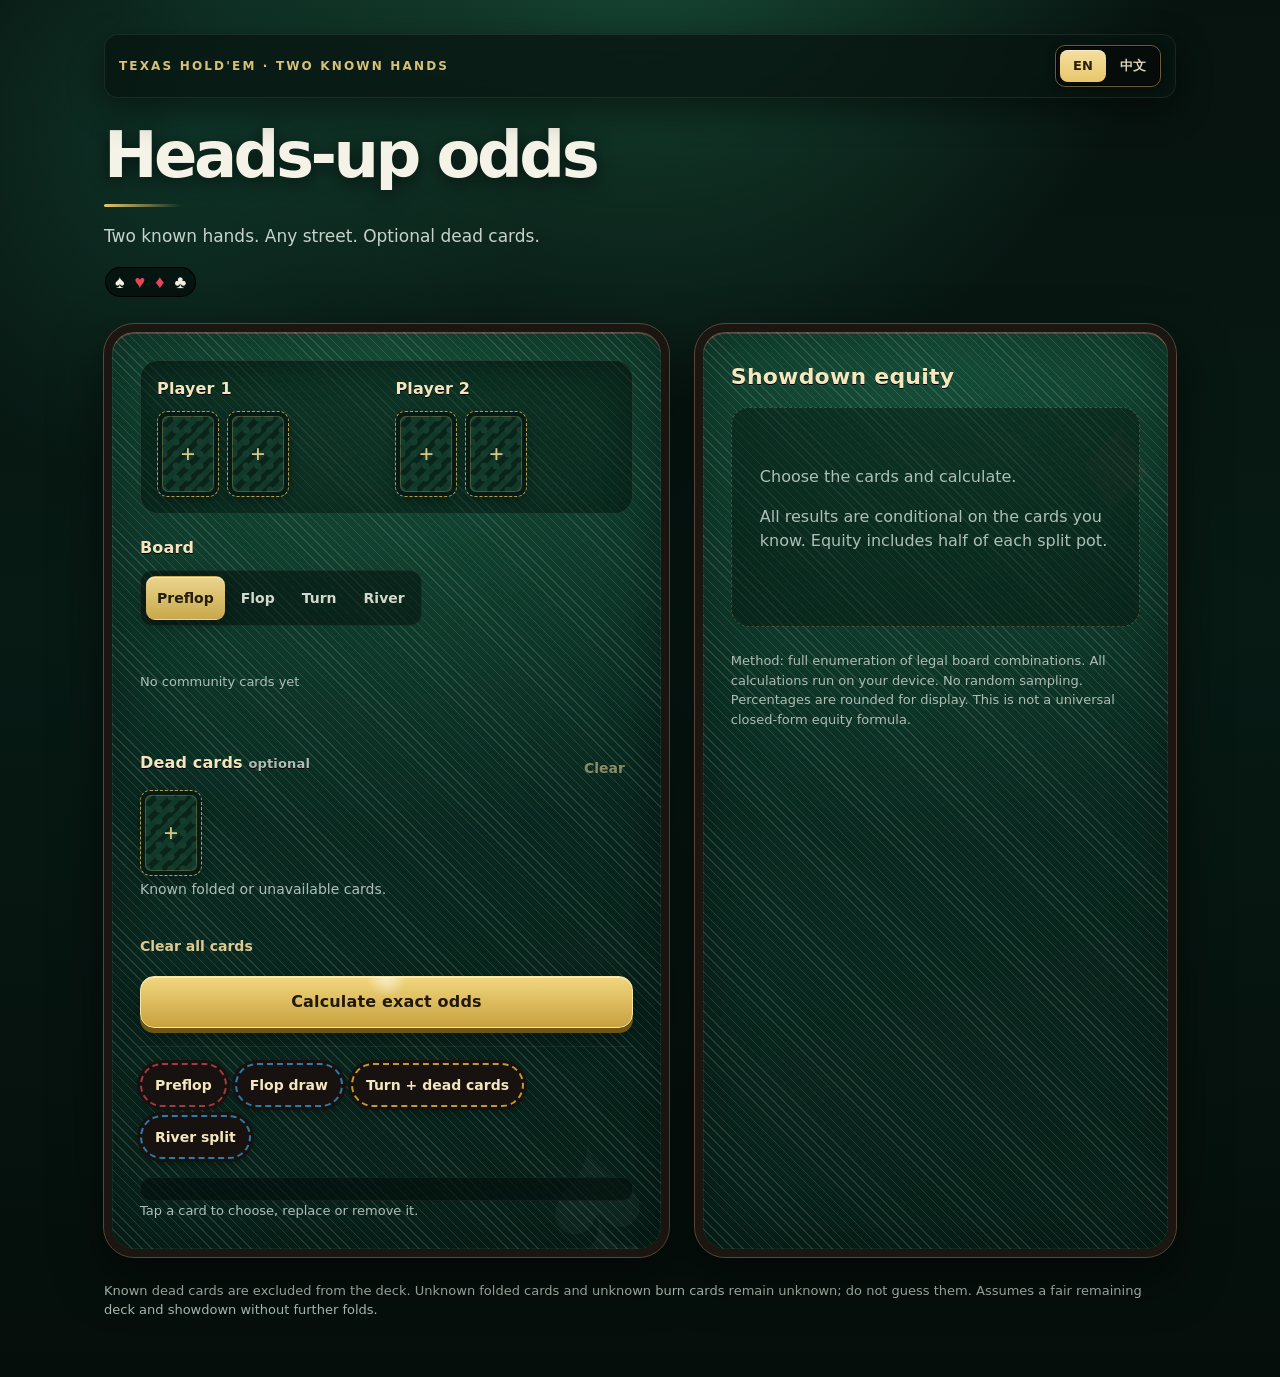
==== commit 54ad17d5: "Redesign site with poker table visual theme" ====
--- a/web/index.html
+++ b/web/index.html
@@ -23,14 +23,274 @@
 .streets{display:flex;gap:5px;margin-bottom:14px;flex-wrap:wrap}.streets button{background:#284036;color:#cfe7d8;font-size:14px;padding:8px 10px;min-height:44px}.streets button[aria-pressed="true"]{background:#b7edc8;color:#123222}.group-heading{display:flex;align-items:center;justify-content:space-between}.text-button{background:transparent;color:#c6ddcf;font-size:14px;padding:8px;min-height:44px}#reset{padding-left:0}#submit{margin-top:8px}.examples button{font-size:14px;min-height:44px}.hint{font-size:14px}.slots>.muted{padding:8px 0}
 dialog{width:min(860px,calc(100% - 24px));max-height:90dvh;overflow:auto;background:#182924;color:#e9f2ef;border:1px solid #648372;border-radius:16px;padding:22px}dialog::backdrop{background:#06110dcc;backdrop-filter:blur(3px)}.picker-heading{display:flex;align-items:flex-start;justify-content:space-between;gap:12px}.picker-heading h2{margin:0}.picker-heading .hint{margin:8px 0 18px}.deck-row{display:grid;grid-template-columns:repeat(13,minmax(0,1fr));gap:7px;margin-bottom:12px}.deck-row .playing-card{width:100%;height:72px;font-size:20px}.deck-row .playing-card .suit{font-size:25px}.picker-footer{display:flex;justify-content:space-between;gap:12px;align-items:center;margin-top:18px}.picker-footer #picker-done{min-width:100px}
 @media(max-width:600px){dialog{padding:16px}.deck-row{grid-template-columns:repeat(7,minmax(0,1fr));gap:6px;padding-bottom:10px;border-bottom:1px solid #354e41}.deck-row .playing-card{height:62px;font-size:18px}.deck-row .playing-card .suit{font-size:23px}.panel{padding:18px}.slots{gap:6px}.playing-card{width:48px;height:68px}.hand-grid{gap:12px}}
+
+/* Poker table visual system */
+:root{
+  --felt-0:#061b15;
+  --felt-1:#0a2a20;
+  --felt-2:#0e3a2b;
+  --rail:#1c1612;
+  --rail-hi:#3b2b22;
+  --gold:#e8c66a;
+  --gold-2:#f5dfa0;
+  --cream:#fffdf4;
+  --ink:#171b1a;
+  --red:#c92f43;
+  --blue:#7fb4d8;
+}
+body{
+  min-height:100vh;
+  background:
+    radial-gradient(circle at 50% -10%,#194f3a 0,transparent 34rem),
+    radial-gradient(circle at 15% 10%,#0f3428 0,transparent 22rem),
+    linear-gradient(180deg,#07130f 0%,#071a14 45%,#050e0b 100%);
+  color:#f5f3e8;
+}
+body::before{
+  content:"";
+  position:fixed;inset:0;pointer-events:none;opacity:.22;
+  background-image:
+    repeating-linear-gradient(35deg,#ffffff07 0 1px,transparent 1px 5px),
+    repeating-linear-gradient(125deg,#00000012 0 1px,transparent 1px 6px);
+  mix-blend-mode:soft-light;
+}
+main{max-width:1120px;padding:34px 24px 44px;position:relative;z-index:1}
+.topbar{
+  padding:10px 14px;
+  border:1px solid #ffffff14;
+  background:#07140fbb;
+  backdrop-filter:blur(10px);
+  border-radius:14px;
+  box-shadow:0 12px 34px #0007;
+}
+.eyebrow{color:#d8c079;font-weight:800;letter-spacing:.18em}
+.lang-switch{
+  background:#050c09;
+  border:1px solid #6b5b38;
+  box-shadow:inset 0 0 0 1px #000,0 2px 8px #0005;
+}
+.lang-switch button{color:#d9d1b7}
+.lang-switch button[aria-pressed="true"]{
+  background:linear-gradient(180deg,var(--gold-2),var(--gold));
+  color:#281f0e;
+  box-shadow:0 1px 0 #fff7 inset;
+}
+h1{
+  margin:22px 0 7px;
+  font-size:clamp(36px,6vw,64px);
+  letter-spacing:-.055em;
+  font-weight:850;
+  text-shadow:0 4px 18px #0009;
+}
+h1::after{content:"";display:block;width:78px;height:3px;margin-top:14px;background:linear-gradient(90deg,var(--gold),transparent);border-radius:10px}
+main>p:first-of-type{font-size:17px;max-width:660px;color:#c7d2ca;margin-bottom:0}
+.suit-markers{
+  display:flex;gap:10px;align-items:center;margin-top:17px;
+  width:max-content;padding:6px 10px;border-radius:999px;
+  background:#03090799;border:1px solid #ffffff10;
+  font:700 18px/1 Georgia,serif;
+  box-shadow:inset 0 0 0 1px #000;
+}
+.suit-markers span:nth-child(2),.suit-markers span:nth-child(3){color:#e54758}
+.suit-markers span:nth-child(1),.suit-markers span:nth-child(4){color:#f3efe1}
+.layout{
+  gap:26px;margin-top:26px;align-items:stretch;
+  grid-template-columns:minmax(0,1.08fr) minmax(340px,.92fr);
+}
+.panel{
+  position:relative;overflow:hidden;
+  background:
+    radial-gradient(circle at 50% 0,#164f39 0,transparent 32rem),
+    linear-gradient(160deg,#0b3226 0%,#09271e 60%,#071f18 100%);
+  border:8px solid var(--rail);
+  outline:1px solid #5c4535;
+  border-radius:30px;
+  padding:28px;
+  box-shadow:
+    inset 0 0 0 1px #ffffff0d,
+    inset 0 0 55px #0005,
+    0 20px 50px #0008,
+    0 2px 0 #705443 inset;
+}
+.panel::before{
+  content:"";position:absolute;inset:0;pointer-events:none;opacity:.12;
+  background:repeating-linear-gradient(45deg,#fff 0 1px,transparent 1px 7px);
+}
+.panel>*{position:relative;z-index:1}
+.input-panel::after{
+  content:"♠";position:absolute;right:18px;bottom:-36px;
+  font:180px/1 Georgia,serif;color:#ffffff08;transform:rotate(-9deg);pointer-events:none;
+}
+.result-panel::after{
+  content:"♦";position:absolute;right:12px;top:54px;
+  font:150px/1 Georgia,serif;color:#d94b5c0c;transform:rotate(8deg);pointer-events:none;
+}
+.card-group h2,.panel>h2{
+  color:#f4e7bd;
+  letter-spacing:.01em;
+  text-shadow:0 1px 0 #000;
+}
+.hand-grid{
+  padding:16px;border-radius:18px;margin-bottom:22px;
+  background:#05130e66;border:1px solid #ffffff12;
+  box-shadow:inset 0 12px 30px #0004;
+}
+.hand-grid .card-group{margin-bottom:0}
+.slots{min-height:82px}
+.playing-card{
+  position:relative;
+  width:62px;height:86px;
+  background:
+    linear-gradient(155deg,#fffef8 0%,#f2efe4 66%,#dfdbcf 100%);
+  color:#101414;
+  border:1px solid #c6c0b2;
+  border-radius:10px;
+  font-family:Georgia,"Times New Roman",serif;
+  font-size:23px;
+  font-weight:700;
+  box-shadow:
+    0 7px 14px #0007,
+    0 1px 0 #fff inset,
+    inset 0 0 0 1px #ffffffaa;
+  transition:transform .15s ease,box-shadow .15s ease,filter .15s ease;
+}
+.playing-card::after{
+  content:"";position:absolute;inset:4px;border:1px solid #0000000b;border-radius:7px;pointer-events:none;
+}
+.playing-card .suit{font-size:30px;margin-top:1px}
+.playing-card.red{color:var(--red)}
+.playing-card:hover:not(:disabled){
+  transform:translateY(-5px) rotate(-1deg);
+  box-shadow:0 12px 20px #0008,0 0 0 2px #e7c96a;
+}
+.playing-card.empty{
+  color:#d6c787;
+  background:
+    radial-gradient(circle at 50% 50%,#153c2c 0 3px,transparent 4px),
+    linear-gradient(135deg,#0a241b 25%,#11392a 25% 50%,#0a241b 50% 75%,#11392a 75%);
+  background-size:12px 12px,16px 16px;
+  border:1px dashed #b69d56;
+  box-shadow:inset 0 0 0 4px #071a14,0 4px 12px #0005;
+}
+.playing-card.empty::after{border-color:#d4bb6b44}
+.streets{
+  padding:5px;background:#050f0c88;border:1px solid #ffffff10;border-radius:12px;
+  width:max-content;max-width:100%;
+}
+.streets button{
+  background:transparent;color:#d3d7cd;border:1px solid transparent;border-radius:9px;
+}
+.streets button[aria-pressed="true"]{
+  background:linear-gradient(180deg,#ead58e,#c9a84b);
+  color:#251d0d;
+  box-shadow:0 1px 0 #fff7 inset,0 5px 15px #0005;
+}
+#submit{
+  min-height:52px;
+  background:
+    radial-gradient(circle at 50% 0,#fff9 0,transparent 20px),
+    linear-gradient(180deg,#f2d77f,#c7a13d);
+  color:#211a0c;
+  border:1px solid #f7e5a8;
+  border-radius:14px;
+  font-weight:850;
+  letter-spacing:.01em;
+  box-shadow:0 5px 0 #705512,0 11px 22px #0006,inset 0 1px 0 #fff8;
+}
+#submit:hover:not(:disabled){transform:translateY(-1px);filter:brightness(1.05)}
+#submit:active:not(:disabled){transform:translateY(3px);box-shadow:0 2px 0 #705512,0 5px 10px #0005}
+.text-button{color:#dccb91}
+.examples{
+  padding-top:16px;border-top:1px solid #ffffff10;
+}
+.examples button{
+  position:relative;
+  border-radius:999px;
+  padding:8px 13px;
+  background:#17120f;
+  color:#f4e7bd;
+  border:2px dashed #a33a43;
+  box-shadow:0 0 0 3px #17120f,0 4px 10px #0005;
+}
+.examples button:nth-child(even){border-color:#2c7cab}
+.examples button:nth-child(3){border-color:#c29b2f}
+#status{
+  padding:9px 12px;border-radius:10px;
+  background:#04100caa;border:1px solid #ffffff0d;
+}
+.equities{
+  padding:18px;border-radius:18px;
+  background:#040d0a88;border:1px solid #ffffff13;
+}
+.equities>div{min-width:0}
+.big{
+  color:#f5df98;
+  font-family:ui-monospace,SFMono-Regular,Menlo,monospace;
+  text-shadow:0 0 18px #d6b85a33;
+}
+.bar{
+  height:14px;background:#030907;border:1px solid #000;border-radius:999px;
+  box-shadow:inset 0 2px 5px #0008;
+}
+.bar div:first-child{background:linear-gradient(90deg,#d9b95b,#f1df9b)}
+.bar div:last-child{background:linear-gradient(90deg,#48799b,#83b7d9)}
+table{
+  margin-top:8px;background:#06140f55;border-radius:14px;overflow:hidden;
+}
+th{
+  color:#d7c992;font-size:12px;text-transform:uppercase;letter-spacing:.08em;
+}
+td,th{padding:12px 10px;border-bottom:1px solid #ffffff0c}
+tbody tr:last-child td{border-bottom:0}
+code{
+  display:inline-block;margin-top:4px;padding:5px 8px;border-radius:8px;
+  background:#030806;color:#f3d98a;border:1px solid #ffffff0c;
+}
+details{
+  border:1px solid #ffffff10;background:#04100c99;border-radius:12px;padding:10px 12px;
+}
+dialog{
+  background:
+    radial-gradient(circle at 50% 0,#194b38,transparent 25rem),
+    linear-gradient(160deg,#0b2d22,#061a14);
+  border:8px solid var(--rail);
+  outline:1px solid #684c39;
+  border-radius:28px;
+  box-shadow:0 30px 90px #000d,inset 0 0 45px #0006;
+}
+dialog::backdrop{background:#020806e8;backdrop-filter:blur(7px)}
+.deck-row{
+  padding:8px;border-radius:12px;background:#030b0877;border:1px solid #ffffff0c;
+}
+.deck-row .playing-card{height:76px}
+.note{color:#aebdb3}
+.placeholder{
+  min-height:220px;display:flex;flex-direction:column;justify-content:center;
+  padding:28px;border:1px dashed #b69d5659;border-radius:18px;background:#04100c66;
+}
+@media(max-width:900px){
+  .layout{grid-template-columns:1fr}
+}
+@media(max-width:720px){
+  main{padding:18px 12px 30px}
+  .topbar{position:sticky;top:8px;z-index:5}
+  .panel{border-width:5px;border-radius:24px}
+  h1{font-size:clamp(34px,12vw,50px)}
+}
+@media(max-width:600px){
+  .playing-card{width:52px;height:74px}
+  .hand-grid{padding:12px}
+  .suit-markers{font-size:16px}
+}
+
 </style>
 </head>
 <body><main>
 <div class="topbar"><div class="eyebrow" data-i18n="eyebrow">Texas Hold'em · Two known hands</div><div class="lang-switch" role="group" aria-label="Language"><button type="button" data-lang="en" aria-pressed="true">EN</button><button type="button" data-lang="zh" aria-pressed="false">中文</button></div></div>
 <h1 data-i18n="title">Heads-up odds</h1>
-<p data-i18n="subtitle">Two known hands. Any street. Optional dead cards.</p>
+<p data-i18n="subtitle">Two known hands. Any street. Optional dead cards.</p><div class="suit-markers" aria-hidden="true"><span>♠</span><span>♥</span><span>♦</span><span>♣</span></div>
 <div class="layout">
-<section class="panel"><form id="form">
+<section class="panel input-panel"><form id="form">
 <div class="hand-grid">
 <div class="card-group"><h2 data-i18n="player1">Player 1</h2><div id="hand1" class="slots" role="group" aria-label="Player 1 hole cards"></div></div>
 <div class="card-group"><h2 data-i18n="player2">Player 2</h2><div id="hand2" class="slots" role="group" aria-label="Player 2 hole cards"></div></div>
@@ -45,7 +305,7 @@
 <div id="status" role="status" aria-live="polite"></div>
 <div class="muted" data-i18n="tapHint">Tap a card to choose, replace or remove it.</div>
 </section>
-<section class="panel" aria-label="Results"><h2 data-i18n="showdownEquity">Showdown equity</h2>
+<section class="panel result-panel" aria-label="Results"><h2 data-i18n="showdownEquity">Showdown equity</h2>
 <div id="placeholder" class="placeholder"><span data-i18n="chooseCalc">Choose the cards and calculate.</span><p data-i18n="conditional">All results are conditional on the cards you know. Equity includes half of each split pot.</p></div>
 <div id="results" hidden>
 <div class="equities"><div><div class="muted" data-i18n="player1Caps">PLAYER 1</div><div id="eq1" class="big"></div></div><div><div class="muted" data-i18n="player2Caps">PLAYER 2</div><div id="eq2" class="big"></div></div></div>
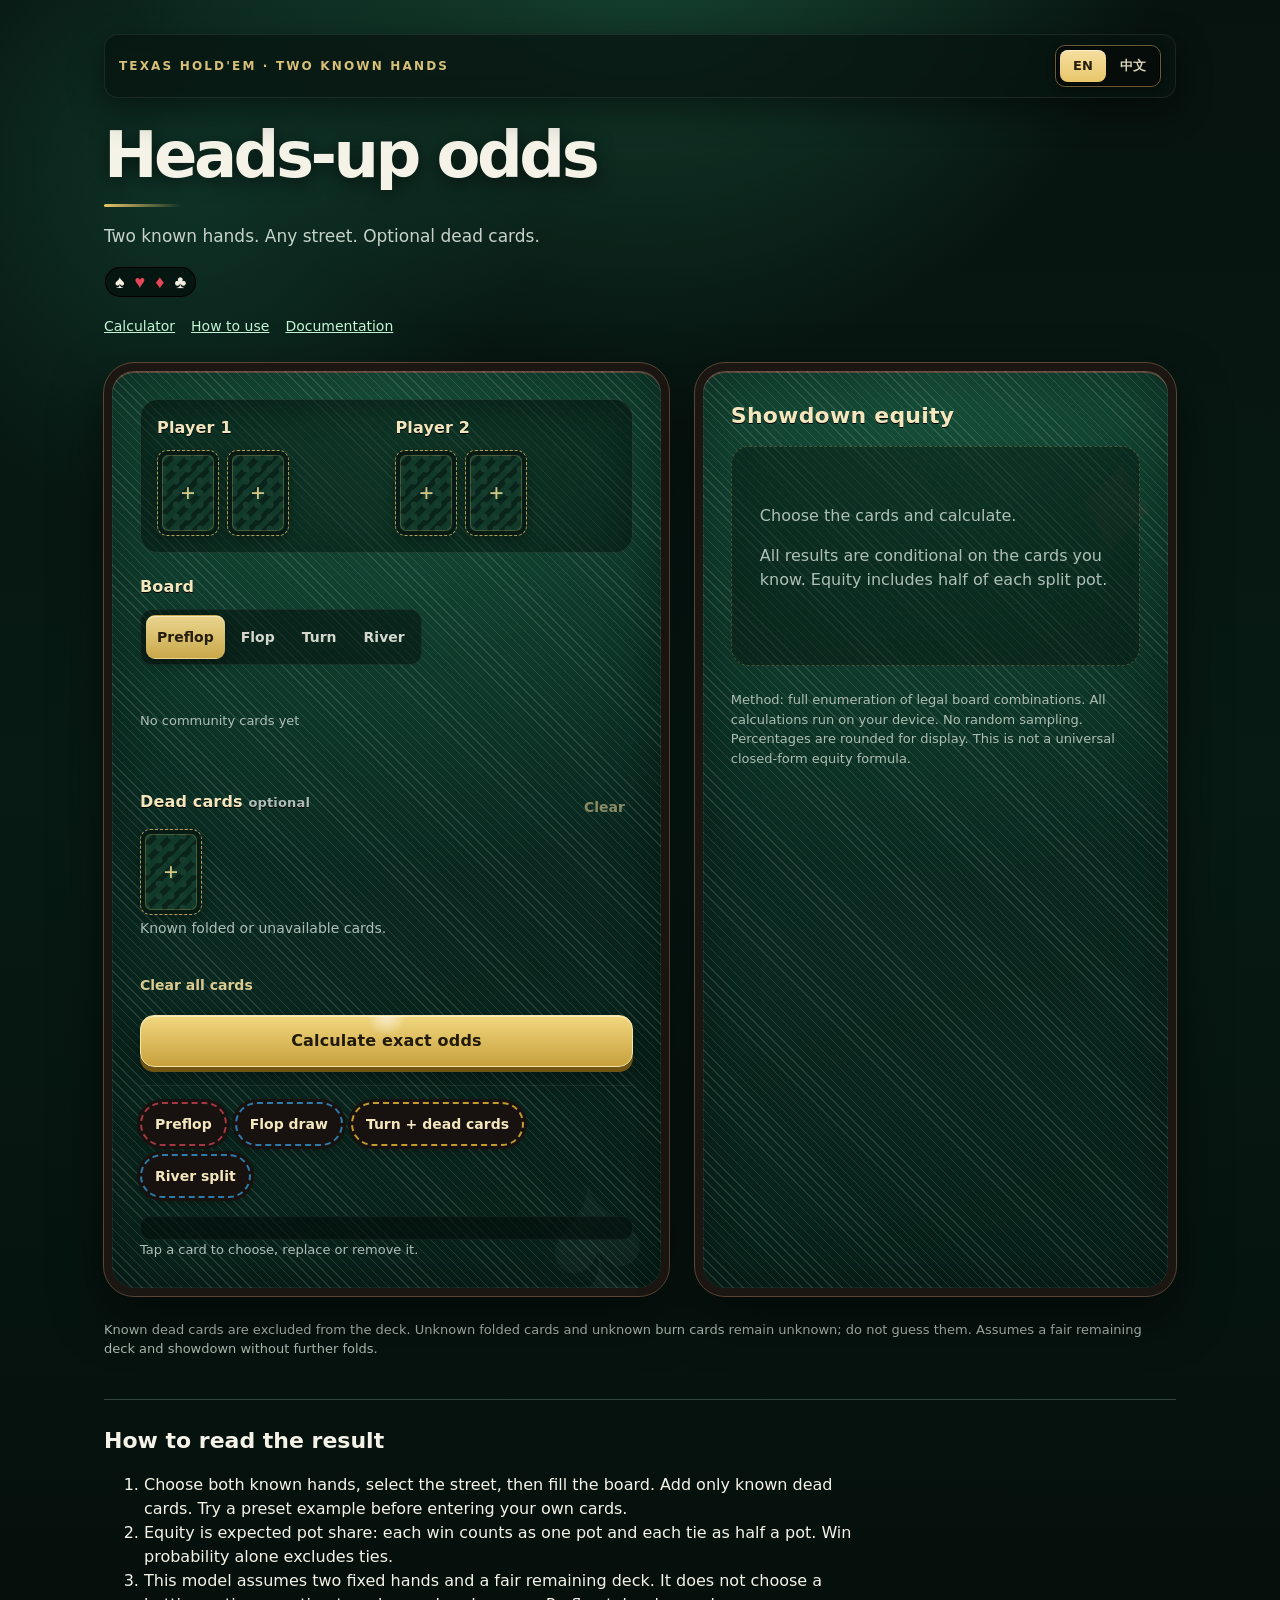
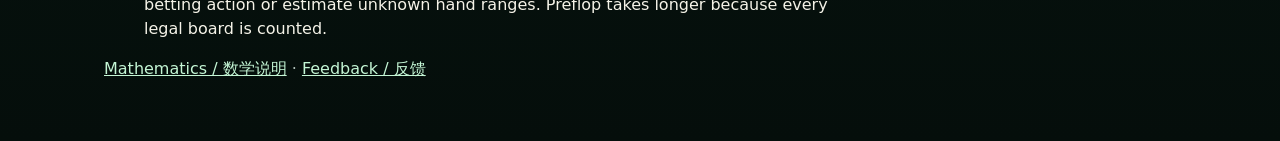
==== commit 9d151225: "Reorganize calculator documentation and separate public UI assets with reader navigation" ====
--- a/web/index.html
+++ b/web/index.html
@@ -5,290 +5,13 @@
 <title>Heads-up Exact · Poker Odds Calculator</title>
 <meta name="description" content="Exact heads-up Texas Hold’em odds. Enter two known hands, a board, and optional dead cards. All calculations run on your device.">
 <link rel="canonical" href="https://gjimzhou.github.io/Poker-Odds-Calculator/">
-<style>
-:root{color-scheme:dark;font:16px/1.5 system-ui,sans-serif;color:#e9f2ef;background:#101b19}
-*{box-sizing:border-box}body{margin:0}main{max-width:980px;margin:auto;padding:30px 24px}.topbar{display:flex;justify-content:space-between;gap:16px;align-items:center}.lang-switch{display:flex;gap:4px;padding:4px;background:#182924;border:1px solid #31453d;border-radius:10px}.lang-switch button{padding:6px 10px;min-width:46px;background:transparent;color:#bdddc7;font-size:13px}.lang-switch button[aria-pressed="true"]{background:#b7edc8;color:#123222}
-.eyebrow{color:#9dd9bb;letter-spacing:.16em;font-size:12px;text-transform:uppercase}
-h1{font-size:clamp(28px,4vw,38px);line-height:1.1;margin:14px 0}p{color:#aebfb8}h2{font-size:22px;margin:0 0 14px}
-.layout{display:grid;grid-template-columns:1fr 1fr;gap:24px;margin-top:32px}.panel{min-width:0;background:#182924;border:1px solid #31453d;border-radius:18px;padding:26px}
-label{display:block;font-weight:600;margin-top:20px}label:first-child{margin-top:0}.hint{display:block;color:#aebfb8;font-size:13px;font-weight:400;margin:3px 0 8px}
-input{width:100%;padding:12px;font:18px ui-monospace,monospace;background:#0f1d18;border:1px solid #50675a;border-radius:8px;color:#fff}
-input:focus{outline:2px solid #abebc0;outline-offset:2px}button{cursor:pointer;font:inherit;border-radius:8px;padding:12px 16px;border:0;background:#b7edc8;color:#123222;font-weight:650}button:focus-visible{outline:2px solid white;outline-offset:3px}
-button:disabled{opacity:.6;cursor:wait}#submit{width:100%;margin-top:24px}.examples{display:flex;flex-wrap:wrap;gap:8px;margin-top:18px}.examples button{font-size:12px;padding:7px 10px;background:#284036;color:#daefe1}
-#status{min-height:24px;color:#bdddc7;font-size:14px;margin-top:18px}#status.error{color:#ffb2a3}.equities{display:flex;justify-content:space-between;gap:12px}.big{font-size:clamp(26px,3.2vw,36px);font-weight:700;letter-spacing:-.04em;color:#c4f6d5}.muted{font-size:13px;color:#aebfb8}.bar{display:flex;height:10px;border-radius:9px;overflow:hidden;background:#31453d;margin:22px 0}.bar div:first-child{background:#b7edc8}.bar div:last-child{background:#568fba}
-table{width:100%;border-collapse:collapse;font-size:14px}td,th{text-align:left;padding:10px 0;border-bottom:1px solid #31453d}td:last-child,th:last-child{text-align:right}code{overflow-wrap:anywhere;color:#d8ecd9;font-size:13px}details{margin-top:24px}summary{cursor:pointer;color:#bdddc7}pre{white-space:pre-wrap;overflow-wrap:anywhere;font-size:12px;color:#c4d8cb}.note{font-size:13px;margin-top:24px}a{color:#c4f6d5}.placeholder{padding:24px 0;color:#aebfb8}[hidden]{display:none!important}
-@media(max-width:720px){.layout{grid-template-columns:1fr}main{padding:30px 16px}.panel{padding:22px}}
-
-.hand-grid{display:grid;grid-template-columns:1fr 1fr;gap:18px}.card-group{margin:0 0 24px}.card-group h2{font-size:16px;margin:0 0 10px}.slots{display:flex;gap:8px;flex-wrap:wrap;align-items:center;min-height:50px}.playing-card{display:flex;flex-direction:column;align-items:center;justify-content:center;width:56px;height:78px;padding:4px;background:#fcfcf7;color:#182020;border:1px solid #dbe4dd;border-radius:8px;font-size:21px;line-height:1.05;box-shadow:0 2px 3px #0003;flex-shrink:0}.playing-card .suit{font-size:27px;margin-top:3px}.playing-card.red{color:#b4243d}.playing-card.empty{color:#a0c9ae;background:#102019;border:1px dashed #6f9680;box-shadow:none;font-size:26px}.playing-card:hover:not(:disabled){transform:translateY(-2px);box-shadow:0 3px 0 #b7edc8}.playing-card:disabled{cursor:not-allowed;opacity:.23;box-shadow:none}.playing-card[aria-pressed="true"]{outline:3px solid #8ad9aa;outline-offset:1px}
-.streets{display:flex;gap:5px;margin-bottom:14px;flex-wrap:wrap}.streets button{background:#284036;color:#cfe7d8;font-size:14px;padding:8px 10px;min-height:44px}.streets button[aria-pressed="true"]{background:#b7edc8;color:#123222}.group-heading{display:flex;align-items:center;justify-content:space-between}.text-button{background:transparent;color:#c6ddcf;font-size:14px;padding:8px;min-height:44px}#reset{padding-left:0}#submit{margin-top:8px}.examples button{font-size:14px;min-height:44px}.hint{font-size:14px}.slots>.muted{padding:8px 0}
-dialog{width:min(860px,calc(100% - 24px));max-height:90dvh;overflow:auto;background:#182924;color:#e9f2ef;border:1px solid #648372;border-radius:16px;padding:22px}dialog::backdrop{background:#06110dcc;backdrop-filter:blur(3px)}.picker-heading{display:flex;align-items:flex-start;justify-content:space-between;gap:12px}.picker-heading h2{margin:0}.picker-heading .hint{margin:8px 0 18px}.deck-row{display:grid;grid-template-columns:repeat(13,minmax(0,1fr));gap:7px;margin-bottom:12px}.deck-row .playing-card{width:100%;height:72px;font-size:20px}.deck-row .playing-card .suit{font-size:25px}.picker-footer{display:flex;justify-content:space-between;gap:12px;align-items:center;margin-top:18px}.picker-footer #picker-done{min-width:100px}
-@media(max-width:600px){dialog{padding:16px}.deck-row{grid-template-columns:repeat(7,minmax(0,1fr));gap:6px;padding-bottom:10px;border-bottom:1px solid #354e41}.deck-row .playing-card{height:62px;font-size:18px}.deck-row .playing-card .suit{font-size:23px}.panel{padding:18px}.slots{gap:6px}.playing-card{width:48px;height:68px}.hand-grid{gap:12px}}
-
-/* Poker table visual system */
-:root{
-  --felt-0:#061b15;
-  --felt-1:#0a2a20;
-  --felt-2:#0e3a2b;
-  --rail:#1c1612;
-  --rail-hi:#3b2b22;
-  --gold:#e8c66a;
-  --gold-2:#f5dfa0;
-  --cream:#fffdf4;
-  --ink:#171b1a;
-  --red:#c92f43;
-  --blue:#7fb4d8;
-}
-body{
-  min-height:100vh;
-  background:
-    radial-gradient(circle at 50% -10%,#194f3a 0,transparent 34rem),
-    radial-gradient(circle at 15% 10%,#0f3428 0,transparent 22rem),
-    linear-gradient(180deg,#07130f 0%,#071a14 45%,#050e0b 100%);
-  color:#f5f3e8;
-}
-body::before{
-  content:"";
-  position:fixed;inset:0;pointer-events:none;opacity:.22;
-  background-image:
-    repeating-linear-gradient(35deg,#ffffff07 0 1px,transparent 1px 5px),
-    repeating-linear-gradient(125deg,#00000012 0 1px,transparent 1px 6px);
-  mix-blend-mode:soft-light;
-}
-main{max-width:1120px;padding:34px 24px 44px;position:relative;z-index:1}
-.topbar{
-  padding:10px 14px;
-  border:1px solid #ffffff14;
-  background:#07140fbb;
-  backdrop-filter:blur(10px);
-  border-radius:14px;
-  box-shadow:0 12px 34px #0007;
-}
-.eyebrow{color:#d8c079;font-weight:800;letter-spacing:.18em}
-.lang-switch{
-  background:#050c09;
-  border:1px solid #6b5b38;
-  box-shadow:inset 0 0 0 1px #000,0 2px 8px #0005;
-}
-.lang-switch button{color:#d9d1b7}
-.lang-switch button[aria-pressed="true"]{
-  background:linear-gradient(180deg,var(--gold-2),var(--gold));
-  color:#281f0e;
-  box-shadow:0 1px 0 #fff7 inset;
-}
-h1{
-  margin:22px 0 7px;
-  font-size:clamp(36px,6vw,64px);
-  letter-spacing:-.055em;
-  font-weight:850;
-  text-shadow:0 4px 18px #0009;
-}
-h1::after{content:"";display:block;width:78px;height:3px;margin-top:14px;background:linear-gradient(90deg,var(--gold),transparent);border-radius:10px}
-main>p:first-of-type{font-size:17px;max-width:660px;color:#c7d2ca;margin-bottom:0}
-.suit-markers{
-  display:flex;gap:10px;align-items:center;margin-top:17px;
-  width:max-content;padding:6px 10px;border-radius:999px;
-  background:#03090799;border:1px solid #ffffff10;
-  font:700 18px/1 Georgia,serif;
-  box-shadow:inset 0 0 0 1px #000;
-}
-.suit-markers span:nth-child(2),.suit-markers span:nth-child(3){color:#e54758}
-.suit-markers span:nth-child(1),.suit-markers span:nth-child(4){color:#f3efe1}
-.layout{
-  gap:26px;margin-top:26px;align-items:stretch;
-  grid-template-columns:minmax(0,1.08fr) minmax(340px,.92fr);
-}
-.panel{
-  position:relative;overflow:hidden;
-  background:
-    radial-gradient(circle at 50% 0,#164f39 0,transparent 32rem),
-    linear-gradient(160deg,#0b3226 0%,#09271e 60%,#071f18 100%);
-  border:8px solid var(--rail);
-  outline:1px solid #5c4535;
-  border-radius:30px;
-  padding:28px;
-  box-shadow:
-    inset 0 0 0 1px #ffffff0d,
-    inset 0 0 55px #0005,
-    0 20px 50px #0008,
-    0 2px 0 #705443 inset;
-}
-.panel::before{
-  content:"";position:absolute;inset:0;pointer-events:none;opacity:.12;
-  background:repeating-linear-gradient(45deg,#fff 0 1px,transparent 1px 7px);
-}
-.panel>*{position:relative;z-index:1}
-.input-panel::after{
-  content:"♠";position:absolute;right:18px;bottom:-36px;
-  font:180px/1 Georgia,serif;color:#ffffff08;transform:rotate(-9deg);pointer-events:none;
-}
-.result-panel::after{
-  content:"♦";position:absolute;right:12px;top:54px;
-  font:150px/1 Georgia,serif;color:#d94b5c0c;transform:rotate(8deg);pointer-events:none;
-}
-.card-group h2,.panel>h2{
-  color:#f4e7bd;
-  letter-spacing:.01em;
-  text-shadow:0 1px 0 #000;
-}
-.hand-grid{
-  padding:16px;border-radius:18px;margin-bottom:22px;
-  background:#05130e66;border:1px solid #ffffff12;
-  box-shadow:inset 0 12px 30px #0004;
-}
-.hand-grid .card-group{margin-bottom:0}
-.slots{min-height:82px}
-.playing-card{
-  position:relative;
-  width:62px;height:86px;
-  background:
-    linear-gradient(155deg,#fffef8 0%,#f2efe4 66%,#dfdbcf 100%);
-  color:#101414;
-  border:1px solid #c6c0b2;
-  border-radius:10px;
-  font-family:Georgia,"Times New Roman",serif;
-  font-size:23px;
-  font-weight:700;
-  box-shadow:
-    0 7px 14px #0007,
-    0 1px 0 #fff inset,
-    inset 0 0 0 1px #ffffffaa;
-  transition:transform .15s ease,box-shadow .15s ease,filter .15s ease;
-}
-.playing-card::after{
-  content:"";position:absolute;inset:4px;border:1px solid #0000000b;border-radius:7px;pointer-events:none;
-}
-.playing-card .suit{font-size:30px;margin-top:1px}
-.playing-card.red{color:var(--red)}
-.playing-card:hover:not(:disabled){
-  transform:translateY(-5px) rotate(-1deg);
-  box-shadow:0 12px 20px #0008,0 0 0 2px #e7c96a;
-}
-.playing-card.empty{
-  color:#d6c787;
-  background:
-    radial-gradient(circle at 50% 50%,#153c2c 0 3px,transparent 4px),
-    linear-gradient(135deg,#0a241b 25%,#11392a 25% 50%,#0a241b 50% 75%,#11392a 75%);
-  background-size:12px 12px,16px 16px;
-  border:1px dashed #b69d56;
-  box-shadow:inset 0 0 0 4px #071a14,0 4px 12px #0005;
-}
-.playing-card.empty::after{border-color:#d4bb6b44}
-.streets{
-  padding:5px;background:#050f0c88;border:1px solid #ffffff10;border-radius:12px;
-  width:max-content;max-width:100%;
-}
-.streets button{
-  background:transparent;color:#d3d7cd;border:1px solid transparent;border-radius:9px;
-}
-.streets button[aria-pressed="true"]{
-  background:linear-gradient(180deg,#ead58e,#c9a84b);
-  color:#251d0d;
-  box-shadow:0 1px 0 #fff7 inset,0 5px 15px #0005;
-}
-#submit{
-  min-height:52px;
-  background:
-    radial-gradient(circle at 50% 0,#fff9 0,transparent 20px),
-    linear-gradient(180deg,#f2d77f,#c7a13d);
-  color:#211a0c;
-  border:1px solid #f7e5a8;
-  border-radius:14px;
-  font-weight:850;
-  letter-spacing:.01em;
-  box-shadow:0 5px 0 #705512,0 11px 22px #0006,inset 0 1px 0 #fff8;
-}
-#submit:hover:not(:disabled){transform:translateY(-1px);filter:brightness(1.05)}
-#submit:active:not(:disabled){transform:translateY(3px);box-shadow:0 2px 0 #705512,0 5px 10px #0005}
-.text-button{color:#dccb91}
-.examples{
-  padding-top:16px;border-top:1px solid #ffffff10;
-}
-.examples button{
-  position:relative;
-  border-radius:999px;
-  padding:8px 13px;
-  background:#17120f;
-  color:#f4e7bd;
-  border:2px dashed #a33a43;
-  box-shadow:0 0 0 3px #17120f,0 4px 10px #0005;
-}
-.examples button:nth-child(even){border-color:#2c7cab}
-.examples button:nth-child(3){border-color:#c29b2f}
-#status{
-  padding:9px 12px;border-radius:10px;
-  background:#04100caa;border:1px solid #ffffff0d;
-}
-.equities{
-  padding:18px;border-radius:18px;
-  background:#040d0a88;border:1px solid #ffffff13;
-}
-.equities>div{min-width:0}
-.big{
-  color:#f5df98;
-  font-family:ui-monospace,SFMono-Regular,Menlo,monospace;
-  text-shadow:0 0 18px #d6b85a33;
-}
-.bar{
-  height:14px;background:#030907;border:1px solid #000;border-radius:999px;
-  box-shadow:inset 0 2px 5px #0008;
-}
-.bar div:first-child{background:linear-gradient(90deg,#d9b95b,#f1df9b)}
-.bar div:last-child{background:linear-gradient(90deg,#48799b,#83b7d9)}
-table{
-  margin-top:8px;background:#06140f55;border-radius:14px;overflow:hidden;
-}
-th{
-  color:#d7c992;font-size:12px;text-transform:uppercase;letter-spacing:.08em;
-}
-td,th{padding:12px 10px;border-bottom:1px solid #ffffff0c}
-tbody tr:last-child td{border-bottom:0}
-code{
-  display:inline-block;margin-top:4px;padding:5px 8px;border-radius:8px;
-  background:#030806;color:#f3d98a;border:1px solid #ffffff0c;
-}
-details{
-  border:1px solid #ffffff10;background:#04100c99;border-radius:12px;padding:10px 12px;
-}
-dialog{
-  background:
-    radial-gradient(circle at 50% 0,#194b38,transparent 25rem),
-    linear-gradient(160deg,#0b2d22,#061a14);
-  border:8px solid var(--rail);
-  outline:1px solid #684c39;
-  border-radius:28px;
-  box-shadow:0 30px 90px #000d,inset 0 0 45px #0006;
-}
-dialog::backdrop{background:#020806e8;backdrop-filter:blur(7px)}
-.deck-row{
-  padding:8px;border-radius:12px;background:#030b0877;border:1px solid #ffffff0c;
-}
-.deck-row .playing-card{height:76px}
-.note{color:#aebdb3}
-.placeholder{
-  min-height:220px;display:flex;flex-direction:column;justify-content:center;
-  padding:28px;border:1px dashed #b69d5659;border-radius:18px;background:#04100c66;
-}
-@media(max-width:900px){
-  .layout{grid-template-columns:1fr}
-}
-@media(max-width:720px){
-  main{padding:18px 12px 30px}
-  .topbar{position:sticky;top:8px;z-index:5}
-  .panel{border-width:5px;border-radius:24px}
-  h1{font-size:clamp(34px,12vw,50px)}
-}
-@media(max-width:600px){
-  .playing-card{width:52px;height:74px}
-  .hand-grid{padding:12px}
-  .suit-markers{font-size:16px}
-}
-
-</style>
+<link rel="stylesheet" href="style.css">
 </head>
-<body><main>
+<body><main id="calculator">
 <div class="topbar"><div class="eyebrow" data-i18n="eyebrow">Texas Hold'em · Two known hands</div><div class="lang-switch" role="group" aria-label="Language"><button type="button" data-lang="en" aria-pressed="true">EN</button><button type="button" data-lang="zh" aria-pressed="false">中文</button></div></div>
 <h1 data-i18n="title">Heads-up odds</h1>
 <p data-i18n="subtitle">Two known hands. Any street. Optional dead cards.</p><div class="suit-markers" aria-hidden="true"><span>♠</span><span>♥</span><span>♦</span><span>♣</span></div>
+<nav class="site-nav" aria-label="Page navigation"><a href="#calculator" data-i18n="navCalculator">Calculator</a><a href="#guide" data-i18n="navGuide">How to use</a><a href="https://github.com/gjimzhou/Poker-Odds-Calculator/blob/master/docs/README.md" data-i18n="navDocs">Documentation</a></nav>
 <div class="layout">
 <section class="panel input-panel"><form id="form">
 <div class="hand-grid">
@@ -318,153 +41,11 @@
 <p class="note" data-i18n="methodNote">Method: full enumeration of legal board combinations. All calculations run on your device. No random sampling. Percentages are rounded for display. This is not a universal closed-form equity formula.</p>
 </section></div>
 <p class="note" data-i18n="deadNote">Known dead cards are excluded from the deck. Unknown folded cards and unknown burn cards remain unknown; do not guess them. Assumes a fair remaining deck and showdown without further folds.</p>
-</main>
+<section class="reader-guide" id="guide"><h2 data-i18n="guideTitle">How to read the result</h2><ol><li data-i18n="guideSteps"></li><li data-i18n="guideEquity"></li><li data-i18n="guideLimits"></li></ol><p><a href="https://github.com/gjimzhou/Poker-Odds-Calculator/blob/master/docs/mathematics.md">Mathematics / 数学说明</a> · <a href="https://github.com/gjimzhou/Poker-Odds-Calculator/issues">Feedback / 反馈</a></p></section></main>
 <dialog id="picker" aria-labelledby="picker-title">
 <div class="picker-heading"><div><h2 id="picker-title" data-i18n="chooseCard">Choose a card</h2><p id="picker-hint" class="hint" aria-live="polite"></p></div><button type="button" id="picker-close" class="text-button" aria-label="Close card picker">✕</button></div>
 <div id="deck" aria-label="Deck of cards"></div>
 <div class="picker-footer"><button type="button" id="remove-card" class="text-button" data-i18n="removeCard">Remove card</button><button type="button" id="picker-done" data-i18n="done">Done</button></div>
 </dialog>
-<script>
-const $=id=>document.getElementById(id), fields=['hand1','hand2','board','dead'];
-const I18N={
- en:{
-  pageTitle:"Heads-up Exact · Poker Odds Calculator",description:"Exact heads-up Texas Hold’em odds. Enter two known hands, a board, and optional dead cards. All calculations run on your device.",
-  eyebrow:"Texas Hold'em · Two known hands",title:"Heads-up odds",subtitle:"Two known hands. Any street. Optional dead cards.",
-  player1:"Player 1",player2:"Player 2",board:"Board",preflop:"Preflop",flop:"Flop",turn:"Turn",river:"River",deadCards:"Dead cards",optional:"optional",clear:"Clear",deadHint:"Known folded or unavailable cards.",clearAll:"Clear all cards",calculate:"Calculate exact odds",cancel:"Cancel calculation",
-  exPreflop:"Preflop",exFlop:"Flop draw",exTurn:"Turn + dead cards",exRiver:"River split",tapHint:"Tap a card to choose, replace or remove it.",
-  showdownEquity:"Showdown equity",chooseCalc:"Choose the cards and calculate.",conditional:"All results are conditional on the cards you know. Equity includes half of each split pot.",player1Caps:"PLAYER 1",player2Caps:"PLAYER 2",
-  outcome:"Outcome",boards:"Boards",probability:"Probability",p1Exact:"Player 1 exact equity",exactCounts:"Exact counts & fractions",
-  methodNote:"Method: full enumeration of legal board combinations. All calculations run on your device. No random sampling. Percentages are rounded for display. This is not a universal closed-form equity formula.",
-  deadNote:"Known dead cards are excluded from the deck. Unknown folded cards and unknown burn cards remain unknown; do not guess them. Assumes a fair remaining deck and showdown without further folds.",
-  chooseCard:"Choose a card",removeCard:"Remove card",done:"Done",
-  noBoard:"No community cards yet",exampleLoaded:"Example loaded. Calculate to see the result.",needCards:"Choose a card for every empty slot.",
-  countingLater:"Counting every legal board…",countingPreflop:"Counting all preflop boards. This may take tens of seconds…",counting:"Counting boards",complete:"Complete. All legal boards counted.",workerError:"Could not start the calculator. Refresh and try again.",cancelled:"Calculation cancelled.",
-  p1Wins:"Player 1 wins",p2Wins:"Player 2 wins",tie:"Tie",legalBoards:"legal boards",selectedDead:"dead cards selected. Tap cards to add.",chooseNth:"Choose card {n} of {total}. Used cards are unavailable.",
-  card:"card",chooseACard:"choose a card",groups:{hand1:"Player 1",hand2:"Player 2",board:"Board",dead:"Dead cards"},
-  suits:{s:"spades",h:"hearts",d:"diamonds",c:"clubs"},ranks:{A:"Ace",K:"King",Q:"Queen",J:"Jack",T:"10"}
- },
- zh:{
-  pageTitle:"单挑精确胜率 · 德州扑克概率计算器",description:"精确计算双人德州扑克摊牌胜率。输入双方已知手牌、公共牌和可选死牌，全部计算都在本机浏览器完成。",
-  eyebrow:"德州扑克 · 双方手牌已知",title:"单挑胜率",subtitle:"双方手牌已知。支持所有街道。可选死牌。",
-  player1:"玩家 1",player2:"玩家 2",board:"公共牌",preflop:"翻牌前",flop:"翻牌",turn:"转牌",river:"河牌",deadCards:"死牌",optional:"可选",clear:"清除",deadHint:"已知弃牌或不可用的牌。",clearAll:"清空所有牌",calculate:"精确计算胜率",cancel:"取消计算",
-  exPreflop:"翻牌前",exFlop:"翻牌听牌",exTurn:"转牌 + 死牌",exRiver:"河牌平分",tapHint:"点击牌面即可选择、替换或移除。",
-  showdownEquity:"摊牌权益",chooseCalc:"请选择牌面并开始计算。",conditional:"所有结果都基于你已知的牌。平分底池时，权益按一半计入。",player1Caps:"玩家 1",player2Caps:"玩家 2",
-  outcome:"结果",boards:"牌面组合",probability:"概率",p1Exact:"玩家 1 精确权益",exactCounts:"精确计数与分数",
-  methodNote:"方法：穷举所有合法公共牌组合。全部计算在你的设备上完成，不使用随机模拟。百分比仅在显示时四舍五入；这不是一个通用的闭式胜率公式。",
-  deadNote:"已知死牌会从牌堆中剔除。未知弃牌和未知烧牌仍然保持未知，不应猜测。假设剩余牌堆公平，并且之后不会再有人弃牌。",
-  chooseCard:"选择一张牌",removeCard:"移除这张牌",done:"完成",
-  noBoard:"尚无公共牌",exampleLoaded:"示例已载入。点击计算查看结果。",needCards:"请为每个空位选择一张牌。",
-  countingLater:"正在穷举所有合法牌面…",countingPreflop:"正在计算全部翻牌前组合，可能需要几十秒…",counting:"正在计算牌面",complete:"计算完成。已穷举所有合法牌面。",workerError:"无法启动计算器，请刷新后重试。",cancelled:"计算已取消。",
-  p1Wins:"玩家 1 获胜",p2Wins:"玩家 2 获胜",tie:"平局",legalBoards:"个合法牌面",selectedDead:"张死牌已选择。继续点击牌面即可添加。",chooseNth:"选择第 {n}/{total} 张牌。已使用的牌不可选。",
-  card:"第",chooseACard:"选择一张牌",groups:{hand1:"玩家 1",hand2:"玩家 2",board:"公共牌",dead:"死牌"},
-  suits:{s:"黑桃",h:"红桃",d:"方块",c:"梅花"},ranks:{A:"A",K:"K",Q:"Q",J:"J",T:"10"}
- }
-};
-let lang=localStorage.getItem('headsUpLang')||((navigator.language||'').toLowerCase().startsWith('zh')?'zh':'en');
-const t=k=>I18N[lang][k]??k;
-function applyLanguage(){
- document.documentElement.lang=lang==='zh'?'zh-CN':'en';
- document.title=t('pageTitle');
- document.querySelector('meta[name="description"]').setAttribute('content',t('description'));
- document.querySelectorAll('[data-i18n]').forEach(el=>{const key=el.dataset.i18n;if(I18N[lang][key]!=null)el.textContent=I18N[lang][key];});
- document.querySelectorAll('[data-lang]').forEach(b=>b.setAttribute('aria-pressed',String(b.dataset.lang===lang)));
- document.querySelectorAll('[data-lang]').forEach(b=>b.disabled=false);
- $('hand1').setAttribute('aria-label',lang==='zh'?'玩家 1 手牌':'Player 1 hole cards');
- $('hand2').setAttribute('aria-label',lang==='zh'?'玩家 2 手牌':'Player 2 hole cards');
- $('board').setAttribute('aria-label',lang==='zh'?'公共牌':'Community cards');
- $('dead').setAttribute('aria-label',lang==='zh'?'死牌':'Dead cards');
- $('picker-close').setAttribute('aria-label',lang==='zh'?'关闭选牌窗口':'Close card picker');
- $('deck').setAttribute('aria-label',lang==='zh'?'一副牌':'Deck of cards');
- render();
-}
-document.querySelectorAll('[data-lang]').forEach(b=>b.onclick=()=>{lang=b.dataset.lang;localStorage.setItem('headsUpLang',lang);applyLanguage();});
-
-const examples=[['As Ah','Kc Kd','',''],['As Qs','9c 9d','Js Ts 9h','Ks 2h'],['As Ah','Kc Kd','2c 7d 9h Js','Ks Kh'],['2s 3s','4c 5d','As Ks Qs Js Ts','']];
-const state={hand1:[null,null],hand2:[null,null],board:[],dead:[]};
-const suitIcons={s:'♠',h:'♥',d:'♦',c:'♣'};
-function groupLabel(group){return I18N[lang].groups[group];}
-function cardName(c){return lang==='zh'?I18N.zh.suits[c[1]]+I18N.zh.ranks[c[0]]:(I18N.en.ranks[c[0]]||c[0])+' of '+I18N.en.suits[c[1]];}
-let target=null, addingDead=false, returnFocus=null;
-function clearResults(){$('results').hidden=true;$('placeholder').hidden=false;}
-function changed(){clearResults();$('status').textContent='';$('status').className='';render();}
-function face(button,card){
- button.className='playing-card'+(!card?' empty':/[hd]$/.test(card)?' red':'');button.replaceChildren();
- if(!card){button.textContent='+';return;}
- const rank=document.createElement('span');rank.textContent=card[0]==='T'?'10':card[0];
- const suit=document.createElement('span');suit.className='suit';suit.textContent=suitIcons[card[1]];button.append(rank,suit);
-}
-function slot(group,index,card){
- const b=document.createElement('button');b.type='button';face(b,card);b.dataset.group=group;b.dataset.index=index;
- b.setAttribute('aria-label',groupLabel(group)+' '+t('card')+' '+(index+1)+(card?': '+cardName(card):': '+t('chooseACard')));
- b.onclick=()=>openPicker(group,index);return b;
-}
-function render(){
- for(const group of fields){
-  $(group).replaceChildren();state[group].forEach((card,i)=>$(group).append(slot(group,i,card)));
-  if(group==='dead'&&state.dead.length<43)$(group).append(slot(group,state.dead.length,null));
-  if(group==='board'&&!state.board.length){const p=document.createElement('span');p.className='muted';p.textContent=t('noBoard');$(group).append(p);}
- }
- $('clear-dead').disabled=!state.dead.length;
- document.querySelectorAll('[data-street]').forEach(b=>b.setAttribute('aria-pressed',String(+b.dataset.street===state.board.length)));
-}
-function openPicker(group,index){target={group,index};addingDead=group==='dead'&&index===state.dead.length;returnFocus={group,index};renderDeck();$('picker').showModal();}
-function renderDeck(){
- const {group,index}=target, current=state[group][index];
- $('picker-title').textContent=groupLabel(group);$('picker-hint').textContent=group==='dead'?state.dead.length+' '+t('selectedDead'):t('chooseNth').replace('{n}',index+1).replace('{total}',state[group].length);
- $('remove-card').hidden=!current;$('deck').replaceChildren();
- for(const suit of ['s','h','d','c']){
-  const row=document.createElement('div');row.className='deck-row';row.setAttribute('role','group');row.setAttribute('aria-label',I18N[lang].suits[suit]);
-  for(const rank of 'AKQJT98765432'){
-   const card=rank+suit,b=document.createElement('button');b.type='button';face(b,card);b.dataset.card=card;b.setAttribute('aria-label',cardName(card));b.setAttribute('aria-pressed',String(card===current));
-   b.disabled=fields.some(g=>state[g].some((c,i)=>c===card&&!(g===group&&i===index)));
-   b.onclick=()=>chooseCard(card);row.append(b);
-  }$('deck').append(row);
- }
-}
-function chooseCard(card){
- const {group,index}=target;state[group][index]=card;changed();
- if(addingDead&&state.dead.length<43){target.index=state.dead.length;renderDeck();return;}
- const next=state[group].indexOf(null);
- if(group!=='dead'&&next>=0){target.index=next;renderDeck();return;}
- $('picker').close();
-}
-$('picker-close').onclick=$('picker-done').onclick=()=>$('picker').close();
-$('picker').addEventListener('close',()=>{if(returnFocus)document.querySelector('[data-group="'+returnFocus.group+'"][data-index="'+Math.min(returnFocus.index,state[returnFocus.group].length)+'"]')?.focus();target=null;});
-$('remove-card').onclick=()=>{const {group,index}=target;if(group==='dead')state.dead.splice(index,1);else state[group][index]=null;changed();$('picker').close();};
-$('clear-dead').onclick=()=>{state.dead=[];changed();};
-$('reset').onclick=()=>{state.hand1=[null,null];state.hand2=[null,null];state.board=[];state.dead=[];changed();};
-for(const b of document.querySelectorAll('[data-street]'))b.onclick=()=>{state.board=Array.from({length:+b.dataset.street},(_,i)=>state.board[i]||null);changed();};
-document.querySelectorAll('[data-example]').forEach(b=>b.onclick=()=>{examples[+b.dataset.example].forEach((v,i)=>state[fields[i]]=v?v.split(' '):[]);changed();$('status').textContent=t('exampleLoaded');});
-applyLanguage();
-let worker=null, cancelJob=null;
-$('cancel').onclick=()=>{if(worker)worker.terminate();if(cancelJob)cancelJob(new Error(t('cancelled')));};
-const pct=(x,digits=6)=>(100*x).toFixed(digits)+'%';
-$('form').onsubmit=async e=>{
- e.preventDefault();clearResults();$('status').className='';
- if(fields.some(g=>state[g].some(c=>!c))){$('status').className='error';$('status').textContent=t('needCards');return;}
- const data=Object.fromEntries(fields.map(id=>[id,state[id].join(' ')]));
- $('status').textContent=data.board.trim()?t('countingLater'):t('countingPreflop');
- const controls=document.querySelectorAll('input,button:not(#cancel)');controls.forEach(b=>b.disabled=true);$('cancel').hidden=false;
- try{
-  const r=await new Promise((resolve,reject)=>{
-   cancelJob=reject;worker=new Worker('./worker.mjs',{type:'module'});
-   worker.onmessage=({data:message})=>{
-    if(message.progress){const {done,total}=message.progress;$('status').textContent=t('counting')+': '+done.toLocaleString()+' / '+total.toLocaleString()+' ('+(100*done/total).toFixed(1)+'%)';}
-    else if(message.error)reject(new Error(message.error));else resolve(message.result);
-   };
-   worker.onerror=()=>reject(new Error(t('workerError')));
-   worker.postMessage(data);
-  });
-  $('eq1').textContent=pct(r.equity.decimal,2);$('eq2').textContent=pct(r.opponent_equity.decimal,2);
-  $('bar1').style.width=(100*r.equity.decimal)+'%';$('bar2').style.width=(100*r.opponent_equity.decimal)+'%';
-  $('outcomes').replaceChildren();
-  for(const [label,count,p] of [[t('p1Wins'),r.wins,r.win_probability],[t('p2Wins'),r.losses,r.loss_probability],[t('tie'),r.ties,r.tie_probability]]){
-   const tr=document.createElement('tr');for(const v of [label,count.toLocaleString(),pct(p.decimal)]){const td=document.createElement('td');td.textContent=v;tr.append(td);}$('outcomes').append(tr);
-  }
-  $('space').textContent=r.sample_space+' = '+r.total.toLocaleString()+' '+t('legalBoards');
-  $('fraction').textContent=r.equity.fraction;$('raw').textContent=JSON.stringify(r,null,2);
-  $('placeholder').hidden=true;$('results').hidden=false;$('status').textContent=t('complete');
- }catch(error){$('status').className='error';$('status').textContent=error.message;}
- finally{if(worker)worker.terminate();worker=null;cancelJob=null;$('cancel').hidden=true;controls.forEach(b=>b.disabled=false);render();}
-};
-</script></body></html>
+<script src="app.js"></script><script src="analytics.js" data-project="Poker-Odds-Calculator"></script>
+</body></html>
--- a/web/style.css
+++ b/web/style.css
@@ -0,0 +1,280 @@
+
+:root{color-scheme:dark;font:16px/1.5 system-ui,sans-serif;color:#e9f2ef;background:#101b19}
+*{box-sizing:border-box}body{margin:0}main{max-width:980px;margin:auto;padding:30px 24px}.topbar{display:flex;justify-content:space-between;gap:16px;align-items:center}.lang-switch{display:flex;gap:4px;padding:4px;background:#182924;border:1px solid #31453d;border-radius:10px}.lang-switch button{padding:6px 10px;min-width:46px;background:transparent;color:#bdddc7;font-size:13px}.lang-switch button[aria-pressed="true"]{background:#b7edc8;color:#123222}
+.eyebrow{color:#9dd9bb;letter-spacing:.16em;font-size:12px;text-transform:uppercase}
+h1{font-size:clamp(28px,4vw,38px);line-height:1.1;margin:14px 0}p{color:#aebfb8}h2{font-size:22px;margin:0 0 14px}
+.layout{display:grid;grid-template-columns:1fr 1fr;gap:24px;margin-top:32px}.panel{min-width:0;background:#182924;border:1px solid #31453d;border-radius:18px;padding:26px}
+label{display:block;font-weight:600;margin-top:20px}label:first-child{margin-top:0}.hint{display:block;color:#aebfb8;font-size:13px;font-weight:400;margin:3px 0 8px}
+input{width:100%;padding:12px;font:18px ui-monospace,monospace;background:#0f1d18;border:1px solid #50675a;border-radius:8px;color:#fff}
+input:focus{outline:2px solid #abebc0;outline-offset:2px}button{cursor:pointer;font:inherit;border-radius:8px;padding:12px 16px;border:0;background:#b7edc8;color:#123222;font-weight:650}button:focus-visible{outline:2px solid white;outline-offset:3px}
+button:disabled{opacity:.6;cursor:wait}#submit{width:100%;margin-top:24px}.examples{display:flex;flex-wrap:wrap;gap:8px;margin-top:18px}.examples button{font-size:12px;padding:7px 10px;background:#284036;color:#daefe1}
+#status{min-height:24px;color:#bdddc7;font-size:14px;margin-top:18px}#status.error{color:#ffb2a3}.equities{display:flex;justify-content:space-between;gap:12px}.big{font-size:clamp(26px,3.2vw,36px);font-weight:700;letter-spacing:-.04em;color:#c4f6d5}.muted{font-size:13px;color:#aebfb8}.bar{display:flex;height:10px;border-radius:9px;overflow:hidden;background:#31453d;margin:22px 0}.bar div:first-child{background:#b7edc8}.bar div:last-child{background:#568fba}
+table{width:100%;border-collapse:collapse;font-size:14px}td,th{text-align:left;padding:10px 0;border-bottom:1px solid #31453d}td:last-child,th:last-child{text-align:right}code{overflow-wrap:anywhere;color:#d8ecd9;font-size:13px}details{margin-top:24px}summary{cursor:pointer;color:#bdddc7}pre{white-space:pre-wrap;overflow-wrap:anywhere;font-size:12px;color:#c4d8cb}.note{font-size:13px;margin-top:24px}a{color:#c4f6d5}.placeholder{padding:24px 0;color:#aebfb8}[hidden]{display:none!important}
+@media(max-width:720px){.layout{grid-template-columns:1fr}main{padding:30px 16px}.panel{padding:22px}}
+
+.hand-grid{display:grid;grid-template-columns:1fr 1fr;gap:18px}.card-group{margin:0 0 24px}.card-group h2{font-size:16px;margin:0 0 10px}.slots{display:flex;gap:8px;flex-wrap:wrap;align-items:center;min-height:50px}.playing-card{display:flex;flex-direction:column;align-items:center;justify-content:center;width:56px;height:78px;padding:4px;background:#fcfcf7;color:#182020;border:1px solid #dbe4dd;border-radius:8px;font-size:21px;line-height:1.05;box-shadow:0 2px 3px #0003;flex-shrink:0}.playing-card .suit{font-size:27px;margin-top:3px}.playing-card.red{color:#b4243d}.playing-card.empty{color:#a0c9ae;background:#102019;border:1px dashed #6f9680;box-shadow:none;font-size:26px}.playing-card:hover:not(:disabled){transform:translateY(-2px);box-shadow:0 3px 0 #b7edc8}.playing-card:disabled{cursor:not-allowed;opacity:.23;box-shadow:none}.playing-card[aria-pressed="true"]{outline:3px solid #8ad9aa;outline-offset:1px}
+.streets{display:flex;gap:5px;margin-bottom:14px;flex-wrap:wrap}.streets button{background:#284036;color:#cfe7d8;font-size:14px;padding:8px 10px;min-height:44px}.streets button[aria-pressed="true"]{background:#b7edc8;color:#123222}.group-heading{display:flex;align-items:center;justify-content:space-between}.text-button{background:transparent;color:#c6ddcf;font-size:14px;padding:8px;min-height:44px}#reset{padding-left:0}#submit{margin-top:8px}.examples button{font-size:14px;min-height:44px}.hint{font-size:14px}.slots>.muted{padding:8px 0}
+dialog{width:min(860px,calc(100% - 24px));max-height:90dvh;overflow:auto;background:#182924;color:#e9f2ef;border:1px solid #648372;border-radius:16px;padding:22px}dialog::backdrop{background:#06110dcc;backdrop-filter:blur(3px)}.picker-heading{display:flex;align-items:flex-start;justify-content:space-between;gap:12px}.picker-heading h2{margin:0}.picker-heading .hint{margin:8px 0 18px}.deck-row{display:grid;grid-template-columns:repeat(13,minmax(0,1fr));gap:7px;margin-bottom:12px}.deck-row .playing-card{width:100%;height:72px;font-size:20px}.deck-row .playing-card .suit{font-size:25px}.picker-footer{display:flex;justify-content:space-between;gap:12px;align-items:center;margin-top:18px}.picker-footer #picker-done{min-width:100px}
+@media(max-width:600px){dialog{padding:16px}.deck-row{grid-template-columns:repeat(7,minmax(0,1fr));gap:6px;padding-bottom:10px;border-bottom:1px solid #354e41}.deck-row .playing-card{height:62px;font-size:18px}.deck-row .playing-card .suit{font-size:23px}.panel{padding:18px}.slots{gap:6px}.playing-card{width:48px;height:68px}.hand-grid{gap:12px}}
+
+/* Poker table visual system */
+:root{
+  --felt-0:#061b15;
+  --felt-1:#0a2a20;
+  --felt-2:#0e3a2b;
+  --rail:#1c1612;
+  --rail-hi:#3b2b22;
+  --gold:#e8c66a;
+  --gold-2:#f5dfa0;
+  --cream:#fffdf4;
+  --ink:#171b1a;
+  --red:#c92f43;
+  --blue:#7fb4d8;
+}
+body{
+  min-height:100vh;
+  background:
+    radial-gradient(circle at 50% -10%,#194f3a 0,transparent 34rem),
+    radial-gradient(circle at 15% 10%,#0f3428 0,transparent 22rem),
+    linear-gradient(180deg,#07130f 0%,#071a14 45%,#050e0b 100%);
+  color:#f5f3e8;
+}
+body::before{
+  content:"";
+  position:fixed;inset:0;pointer-events:none;opacity:.22;
+  background-image:
+    repeating-linear-gradient(35deg,#ffffff07 0 1px,transparent 1px 5px),
+    repeating-linear-gradient(125deg,#00000012 0 1px,transparent 1px 6px);
+  mix-blend-mode:soft-light;
+}
+main{max-width:1120px;padding:34px 24px 44px;position:relative;z-index:1}
+.topbar{
+  padding:10px 14px;
+  border:1px solid #ffffff14;
+  background:#07140fbb;
+  backdrop-filter:blur(10px);
+  border-radius:14px;
+  box-shadow:0 12px 34px #0007;
+}
+.eyebrow{color:#d8c079;font-weight:800;letter-spacing:.18em}
+.lang-switch{
+  background:#050c09;
+  border:1px solid #6b5b38;
+  box-shadow:inset 0 0 0 1px #000,0 2px 8px #0005;
+}
+.lang-switch button{color:#d9d1b7}
+.lang-switch button[aria-pressed="true"]{
+  background:linear-gradient(180deg,var(--gold-2),var(--gold));
+  color:#281f0e;
+  box-shadow:0 1px 0 #fff7 inset;
+}
+h1{
+  margin:22px 0 7px;
+  font-size:clamp(36px,6vw,64px);
+  letter-spacing:-.055em;
+  font-weight:850;
+  text-shadow:0 4px 18px #0009;
+}
+h1::after{content:"";display:block;width:78px;height:3px;margin-top:14px;background:linear-gradient(90deg,var(--gold),transparent);border-radius:10px}
+main>p:first-of-type{font-size:17px;max-width:660px;color:#c7d2ca;margin-bottom:0}
+.suit-markers{
+  display:flex;gap:10px;align-items:center;margin-top:17px;
+  width:max-content;padding:6px 10px;border-radius:999px;
+  background:#03090799;border:1px solid #ffffff10;
+  font:700 18px/1 Georgia,serif;
+  box-shadow:inset 0 0 0 1px #000;
+}
+.suit-markers span:nth-child(2),.suit-markers span:nth-child(3){color:#e54758}
+.suit-markers span:nth-child(1),.suit-markers span:nth-child(4){color:#f3efe1}
+.layout{
+  gap:26px;margin-top:26px;align-items:stretch;
+  grid-template-columns:minmax(0,1.08fr) minmax(340px,.92fr);
+}
+.panel{
+  position:relative;overflow:hidden;
+  background:
+    radial-gradient(circle at 50% 0,#164f39 0,transparent 32rem),
+    linear-gradient(160deg,#0b3226 0%,#09271e 60%,#071f18 100%);
+  border:8px solid var(--rail);
+  outline:1px solid #5c4535;
+  border-radius:30px;
+  padding:28px;
+  box-shadow:
+    inset 0 0 0 1px #ffffff0d,
+    inset 0 0 55px #0005,
+    0 20px 50px #0008,
+    0 2px 0 #705443 inset;
+}
+.panel::before{
+  content:"";position:absolute;inset:0;pointer-events:none;opacity:.12;
+  background:repeating-linear-gradient(45deg,#fff 0 1px,transparent 1px 7px);
+}
+.panel>*{position:relative;z-index:1}
+.input-panel::after{
+  content:"♠";position:absolute;right:18px;bottom:-36px;
+  font:180px/1 Georgia,serif;color:#ffffff08;transform:rotate(-9deg);pointer-events:none;
+}
+.result-panel::after{
+  content:"♦";position:absolute;right:12px;top:54px;
+  font:150px/1 Georgia,serif;color:#d94b5c0c;transform:rotate(8deg);pointer-events:none;
+}
+.card-group h2,.panel>h2{
+  color:#f4e7bd;
+  letter-spacing:.01em;
+  text-shadow:0 1px 0 #000;
+}
+.hand-grid{
+  padding:16px;border-radius:18px;margin-bottom:22px;
+  background:#05130e66;border:1px solid #ffffff12;
+  box-shadow:inset 0 12px 30px #0004;
+}
+.hand-grid .card-group{margin-bottom:0}
+.slots{min-height:82px}
+.playing-card{
+  position:relative;
+  width:62px;height:86px;
+  background:
+    linear-gradient(155deg,#fffef8 0%,#f2efe4 66%,#dfdbcf 100%);
+  color:#101414;
+  border:1px solid #c6c0b2;
+  border-radius:10px;
+  font-family:Georgia,"Times New Roman",serif;
+  font-size:23px;
+  font-weight:700;
+  box-shadow:
+    0 7px 14px #0007,
+    0 1px 0 #fff inset,
+    inset 0 0 0 1px #ffffffaa;
+  transition:transform .15s ease,box-shadow .15s ease,filter .15s ease;
+}
+.playing-card::after{
+  content:"";position:absolute;inset:4px;border:1px solid #0000000b;border-radius:7px;pointer-events:none;
+}
+.playing-card .suit{font-size:30px;margin-top:1px}
+.playing-card.red{color:var(--red)}
+.playing-card:hover:not(:disabled){
+  transform:translateY(-5px) rotate(-1deg);
+  box-shadow:0 12px 20px #0008,0 0 0 2px #e7c96a;
+}
+.playing-card.empty{
+  color:#d6c787;
+  background:
+    radial-gradient(circle at 50% 50%,#153c2c 0 3px,transparent 4px),
+    linear-gradient(135deg,#0a241b 25%,#11392a 25% 50%,#0a241b 50% 75%,#11392a 75%);
+  background-size:12px 12px,16px 16px;
+  border:1px dashed #b69d56;
+  box-shadow:inset 0 0 0 4px #071a14,0 4px 12px #0005;
+}
+.playing-card.empty::after{border-color:#d4bb6b44}
+.streets{
+  padding:5px;background:#050f0c88;border:1px solid #ffffff10;border-radius:12px;
+  width:max-content;max-width:100%;
+}
+.streets button{
+  background:transparent;color:#d3d7cd;border:1px solid transparent;border-radius:9px;
+}
+.streets button[aria-pressed="true"]{
+  background:linear-gradient(180deg,#ead58e,#c9a84b);
+  color:#251d0d;
+  box-shadow:0 1px 0 #fff7 inset,0 5px 15px #0005;
+}
+#submit{
+  min-height:52px;
+  background:
+    radial-gradient(circle at 50% 0,#fff9 0,transparent 20px),
+    linear-gradient(180deg,#f2d77f,#c7a13d);
+  color:#211a0c;
+  border:1px solid #f7e5a8;
+  border-radius:14px;
+  font-weight:850;
+  letter-spacing:.01em;
+  box-shadow:0 5px 0 #705512,0 11px 22px #0006,inset 0 1px 0 #fff8;
+}
+#submit:hover:not(:disabled){transform:translateY(-1px);filter:brightness(1.05)}
+#submit:active:not(:disabled){transform:translateY(3px);box-shadow:0 2px 0 #705512,0 5px 10px #0005}
+.text-button{color:#dccb91}
+.examples{
+  padding-top:16px;border-top:1px solid #ffffff10;
+}
+.examples button{
+  position:relative;
+  border-radius:999px;
+  padding:8px 13px;
+  background:#17120f;
+  color:#f4e7bd;
+  border:2px dashed #a33a43;
+  box-shadow:0 0 0 3px #17120f,0 4px 10px #0005;
+}
+.examples button:nth-child(even){border-color:#2c7cab}
+.examples button:nth-child(3){border-color:#c29b2f}
+#status{
+  padding:9px 12px;border-radius:10px;
+  background:#04100caa;border:1px solid #ffffff0d;
+}
+.equities{
+  padding:18px;border-radius:18px;
+  background:#040d0a88;border:1px solid #ffffff13;
+}
+.equities>div{min-width:0}
+.big{
+  color:#f5df98;
+  font-family:ui-monospace,SFMono-Regular,Menlo,monospace;
+  text-shadow:0 0 18px #d6b85a33;
+}
+.bar{
+  height:14px;background:#030907;border:1px solid #000;border-radius:999px;
+  box-shadow:inset 0 2px 5px #0008;
+}
+.bar div:first-child{background:linear-gradient(90deg,#d9b95b,#f1df9b)}
+.bar div:last-child{background:linear-gradient(90deg,#48799b,#83b7d9)}
+table{
+  margin-top:8px;background:#06140f55;border-radius:14px;overflow:hidden;
+}
+th{
+  color:#d7c992;font-size:12px;text-transform:uppercase;letter-spacing:.08em;
+}
+td,th{padding:12px 10px;border-bottom:1px solid #ffffff0c}
+tbody tr:last-child td{border-bottom:0}
+code{
+  display:inline-block;margin-top:4px;padding:5px 8px;border-radius:8px;
+  background:#030806;color:#f3d98a;border:1px solid #ffffff0c;
+}
+details{
+  border:1px solid #ffffff10;background:#04100c99;border-radius:12px;padding:10px 12px;
+}
+dialog{
+  background:
+    radial-gradient(circle at 50% 0,#194b38,transparent 25rem),
+    linear-gradient(160deg,#0b2d22,#061a14);
+  border:8px solid var(--rail);
+  outline:1px solid #684c39;
+  border-radius:28px;
+  box-shadow:0 30px 90px #000d,inset 0 0 45px #0006;
+}
+dialog::backdrop{background:#020806e8;backdrop-filter:blur(7px)}
+.deck-row{
+  padding:8px;border-radius:12px;background:#030b0877;border:1px solid #ffffff0c;
+}
+.deck-row .playing-card{height:76px}
+.note{color:#aebdb3}
+.placeholder{
+  min-height:220px;display:flex;flex-direction:column;justify-content:center;
+  padding:28px;border:1px dashed #b69d5659;border-radius:18px;background:#04100c66;
+}
+@media(max-width:900px){
+  .layout{grid-template-columns:1fr}
+}
+@media(max-width:720px){
+  main{padding:18px 12px 30px}
+  .topbar{position:sticky;top:8px;z-index:5}
+  .panel{border-width:5px;border-radius:24px}
+  h1{font-size:clamp(34px,12vw,50px)}
+}
+@media(max-width:600px){
+  .playing-card{width:52px;height:74px}
+  .hand-grid{padding:12px}
+  .suit-markers{font-size:16px}
+}
+
+
+.site-nav{display:flex;gap:16px;flex-wrap:wrap;margin:18px 0;font-size:14px}.reader-guide{margin-top:40px;border-top:1px solid #31453d;padding-top:24px}.reader-guide p,.reader-guide li{max-width:70ch}.reader-guide a{overflow-wrap:anywhere}
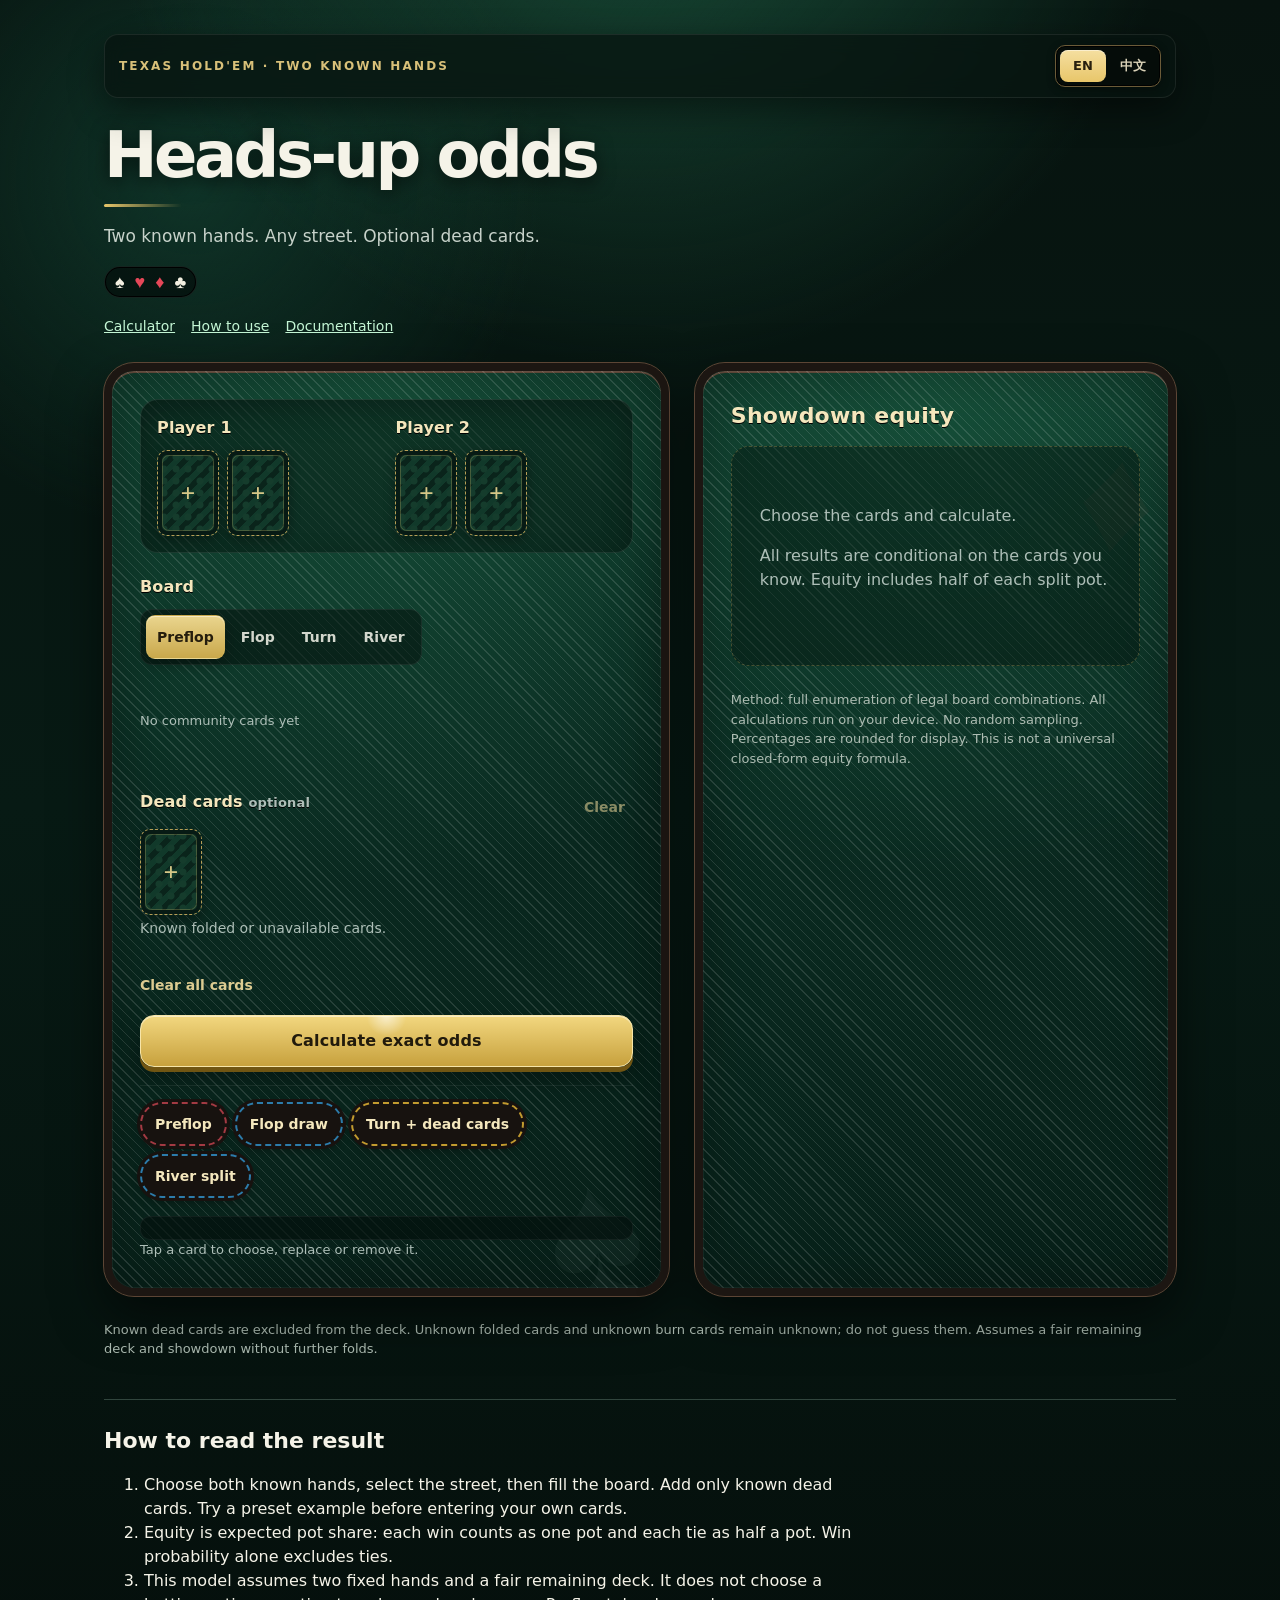
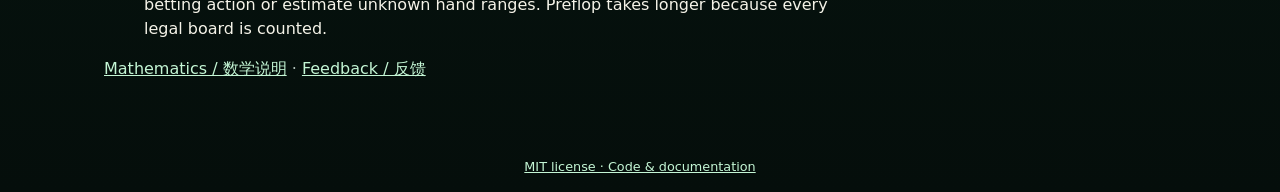
==== commit 829db07b: "License current calculator and documentation under MIT" ====
--- a/web/index.html
+++ b/web/index.html
@@ -48,4 +48,5 @@
 <div class="picker-footer"><button type="button" id="remove-card" class="text-button" data-i18n="removeCard">Remove card</button><button type="button" id="picker-done" data-i18n="done">Done</button></div>
 </dialog>
 <script src="app.js"></script><script src="analytics.js" data-project="Poker-Odds-Calculator"></script>
+<footer style="text-align:center;padding:1rem;font-size:.8rem"><a href="license.html">MIT license · Code &amp; documentation</a></footer>
 </body></html>
